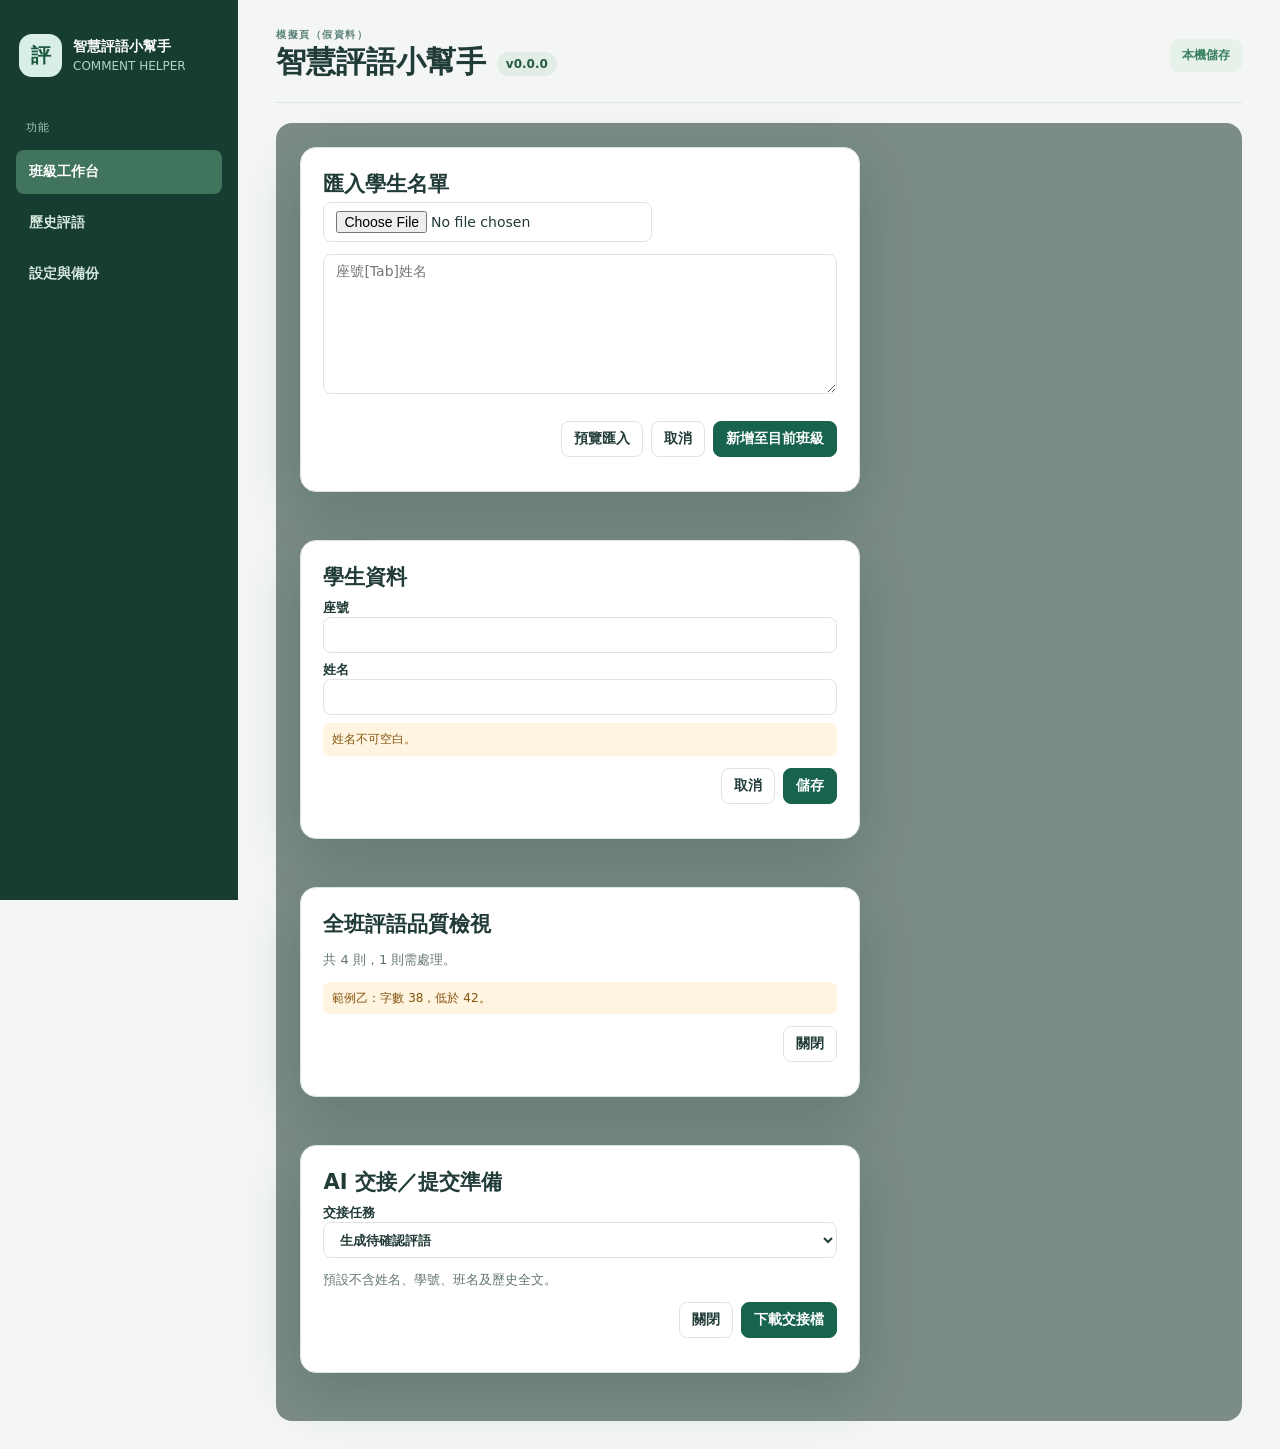
==== docs/design/mockups/dialogs.html @ c42fcd90 "docs: add design system, page implementation spec, AGENTS.md and CLAUDE.md Extract tokens, component" ====
<!doctype html><html lang="zh-Hant"><head><meta charset="utf-8"><meta name="viewport" content="width=device-width,initial-scale=1">
<title>模擬頁：對話框</title><style>
:root{--green:#17634e;--green-dark:#104d3c;--side:#173c32;--line:#dce5e3;--ink:#213b38;--muted:#63766f;--canvas:#f3f6f5;--card:#fff;
--done-fg:#236d45;--done-bg:#e1f3e7;--doing-fg:#926112;--doing-bg:#fff1d7;--new-fg:#64756e;--new-bg:#eef1ef;--warn-bg:#fff4df;--warn-fg:#855411;
--danger:#b32631;--danger-bg:#fff4f4;--danger-line:#e9b8bc;--shadow:0 3px 15px #183d3010;
--g5:#16a34a;--g4:#84cc16;--g3:#eab308;--g2:#f97316;--g1:#dc2626;
--g5p:#dcfce7;--g4p:#ecfccb;--g3p:#fef9c3;--g2p:#ffedd5;--g1p:#fee2e2}
*{box-sizing:border-box}
body{margin:0;display:flex;min-height:100vh;font:14px system-ui,"Noto Sans TC","Microsoft JhengHei",sans-serif;color:var(--ink);background:var(--canvas)}
aside{width:238px;background:var(--side);color:#fff;padding:24px 16px;position:sticky;top:0;height:100vh;display:flex;flex-direction:column;flex-shrink:0}
.brand{display:flex;gap:11px;align-items:center;padding:10px 3px;font-weight:800}
.brand-mark{width:43px;height:43px;border-radius:13px;background:#d9eee4;color:#185840;display:grid;place-items:center;font-size:20px}
.brand small{display:block;font-size:12px;color:#b1d2c5;font-weight:500;margin-top:3px}
nav{display:grid;gap:7px;margin:25px 0}.cap{color:#a7c8bb;font-size:11px;letter-spacing:1px;margin:8px 10px}
nav button{min-height:44px;text-align:left;background:transparent;color:#d5e7dc;border:1px solid transparent;border-radius:8px;padding:0 12px;font:650 14px inherit;font-family:inherit}
nav button.sel{background:#40745d;color:#fff}
main{flex:1;min-width:0;padding:28px clamp(16px,3vw,40px);max-width:1440px}
header{display:flex;justify-content:space-between;align-items:center;border-bottom:1px solid var(--line);padding-bottom:19px;margin-bottom:20px}
h1{font-size:clamp(22px,3vw,30px);margin:0}h2{font-size:21px;margin:0 0 4px}
.version{font-size:12px;background:#e2ede5;color:#245a46;padding:5px 9px;border-radius:20px;vertical-align:middle}
.saved{background:#e6f2e9;color:#398060;padding:8px 12px;border-radius:9px;font-weight:650;font-size:12px}
.panel{background:var(--card);border:1px solid #d9e5e1;border-radius:16px;padding:16px 18px;margin-bottom:12px}
.kicker{font-size:10px;letter-spacing:1.5px;font-weight:750;color:#5c8279}
.muted{color:var(--muted);font-size:13px}
button,select,input,textarea{font:inherit;border:1px solid var(--line);border-radius:8px;min-height:36px;padding:8px 12px;background:#fff;color:inherit}
button{cursor:pointer;font-weight:600}
button.primary{background:var(--green);color:#fff;border-color:var(--green)}
button.word{background:#185abd;color:#fff;border-color:#185abd}button.excel{background:#107c41;color:#fff;border-color:#107c41}
button.danger{color:var(--danger);background:var(--danger-bg);border-color:var(--danger-line)}
.toolbar{display:flex;gap:8px;flex-wrap:wrap;align-items:center;margin:12px 0}
.stats{display:grid;grid-template-columns:repeat(4,1fr);gap:10px}
.stat{background:#fff;border:1px solid var(--line);border-radius:12px;padding:14px 15px;box-shadow:var(--shadow)}.stat b{display:block;font-size:28px;margin-top:5px}
.bar{height:7px;background:#dce7df;border-radius:8px;overflow:hidden;margin:10px 0}.bar i{display:block;height:100%;background:var(--green)}
.student{background:#fff;border:1px solid var(--line);border-radius:10px;margin-bottom:7px;box-shadow:0 2px 6px #173d3007;overflow:hidden}
.student.open{border-color:#84b69d;box-shadow:0 4px 18px #1b55331a}
.sh{display:flex;gap:12px;align-items:center;padding:12px 15px}.sh .name{font-size:15px;font-weight:700;flex:1}
.st{padding:4px 8px;border-radius:7px;font-size:11px}.done{color:var(--done-fg);background:var(--done-bg)}.doing{color:var(--doing-fg);background:var(--doing-bg)}.new{color:var(--new-fg);background:var(--new-bg)}
.stars{color:#d4dad6;font-size:18px}.stars b{color:#eab308;font-weight:400}
.summary{padding:0 15px 9px;color:var(--muted);font-size:13px;margin:0}
.detail{display:grid;grid-template-columns:1fr;gap:15px;padding:16px;background:#fbfdfb;border-top:1px solid var(--line)}
@media(min-width:1150px){.detail{grid-template-columns:1.12fr 1fr}}
.rating{display:grid;grid-template-columns:minmax(112px,132px) repeat(5,minmax(0,1fr));gap:5px;align-items:center;max-width:565px;margin-bottom:6px}
.rating .lab{font-size:15px;font-weight:740}
.rating button{height:34px;min-height:34px;padding:3px 2px;font-size:14px;font-weight:700;border:2px solid transparent;border-radius:7px}
.rating button.on{border-color:#344b3b;box-shadow:0 0 0 1px #fff inset}
.b5{background:var(--g5p);color:#14532d}.b4{background:var(--g4p);color:#3f6212}.b3{background:var(--g3p);color:#713f12}.b2{background:var(--g2p);color:#9a3412}.b1{background:var(--g1p);color:#991b1b}
.preview{padding:12px;background:#eaf3ed;border:1px solid #d1e4d7;border-radius:12px}
.preview textarea{width:100%;min-height:86px;line-height:1.85;font-size:15px;border-color:#bcd5ca}
.issues{padding:7px 9px;margin:6px 0;border-radius:7px;background:var(--warn-bg);color:var(--warn-fg);font-size:12px;line-height:1.55}
dialog{border:1px solid var(--line);border-radius:16px;width:min(560px,95vw);padding:22px;box-shadow:0 18px 60px #0b362c38;color:var(--ink);position:static;margin:0 0 24px}
dialog[open]{display:block}
.dlgwrap{display:flex;gap:24px;flex-wrap:wrap;background:#16332688;padding:24px;border-radius:16px}
table{width:100%;border-collapse:collapse;font-size:14px}th,td{text-align:left;padding:9px 8px;border-bottom:1px solid var(--line)}th{background:#edf4ee;color:#35564a}
label{display:block;font-size:13px;font-weight:650;margin:8px 0}
:focus-visible{outline:2px solid #245a46;outline-offset:2px}
.empty{padding:28px;text-align:center;color:var(--muted);border:1px dashed #b7c9bf;border-radius:12px;background:#fff}
@media(max-width:760px){body{display:block}aside{width:100%;height:auto;position:static;padding:13px 12px}nav{grid-auto-flow:column;margin:10px 0 0}.cap{display:none}
main{padding:12px}.stats{grid-template-columns:repeat(2,1fr)}.rating{grid-template-columns:minmax(78px,92px) repeat(5,minmax(0,1fr));gap:3px}.rating .lab{font-size:13px}}
</style></head><body>
<aside><div class="brand"><div class="brand-mark">評</div><div>智慧評語小幫手<small>COMMENT HELPER</small></div></div>
<nav><div class="cap">功能</div><button class="sel">班級工作台</button><button class="">歷史評語</button><button class="">設定與備份</button></nav></aside>
<main><header><div><div class="kicker">模擬頁（假資料）</div><h1>智慧評語小幫手 <span class="version">v0.0.0</span></h1></div><div class="saved">本機儲存</div></header>

<div class="dlgwrap">
<dialog open><h2>匯入學生名單</h2><input type="file"><textarea style="width:100%;height:140px;margin:12px 0" placeholder="座號[Tab]姓名"></textarea>
<div class="toolbar" style="justify-content:flex-end"><button>預覽匯入</button><button>取消</button><button class="primary">新增至目前班級</button></div></dialog>
<dialog open><h2>學生資料</h2><label>座號<input style="width:100%"></label><label>姓名<input style="width:100%"></label><div class="issues" role="alert">姓名不可空白。</div>
<div class="toolbar" style="justify-content:flex-end"><button>取消</button><button class="primary">儲存</button></div></dialog>
<dialog open><h2>全班評語品質檢視</h2><p class="muted">共 4 則，1 則需處理。</p><div class="issues">範例乙：字數 38，低於 42。</div><div class="toolbar" style="justify-content:flex-end"><button>關閉</button></div></dialog>
<dialog open><h2>AI 交接／提交準備</h2><label>交接任務<select style="width:100%"><option>生成待確認評語</option></select></label><p class="muted">預設不含姓名、學號、班名及歷史全文。</p><div class="toolbar" style="justify-content:flex-end"><button>關閉</button><button class="primary">下載交接檔</button></div></dialog>
</div></main></body></html>
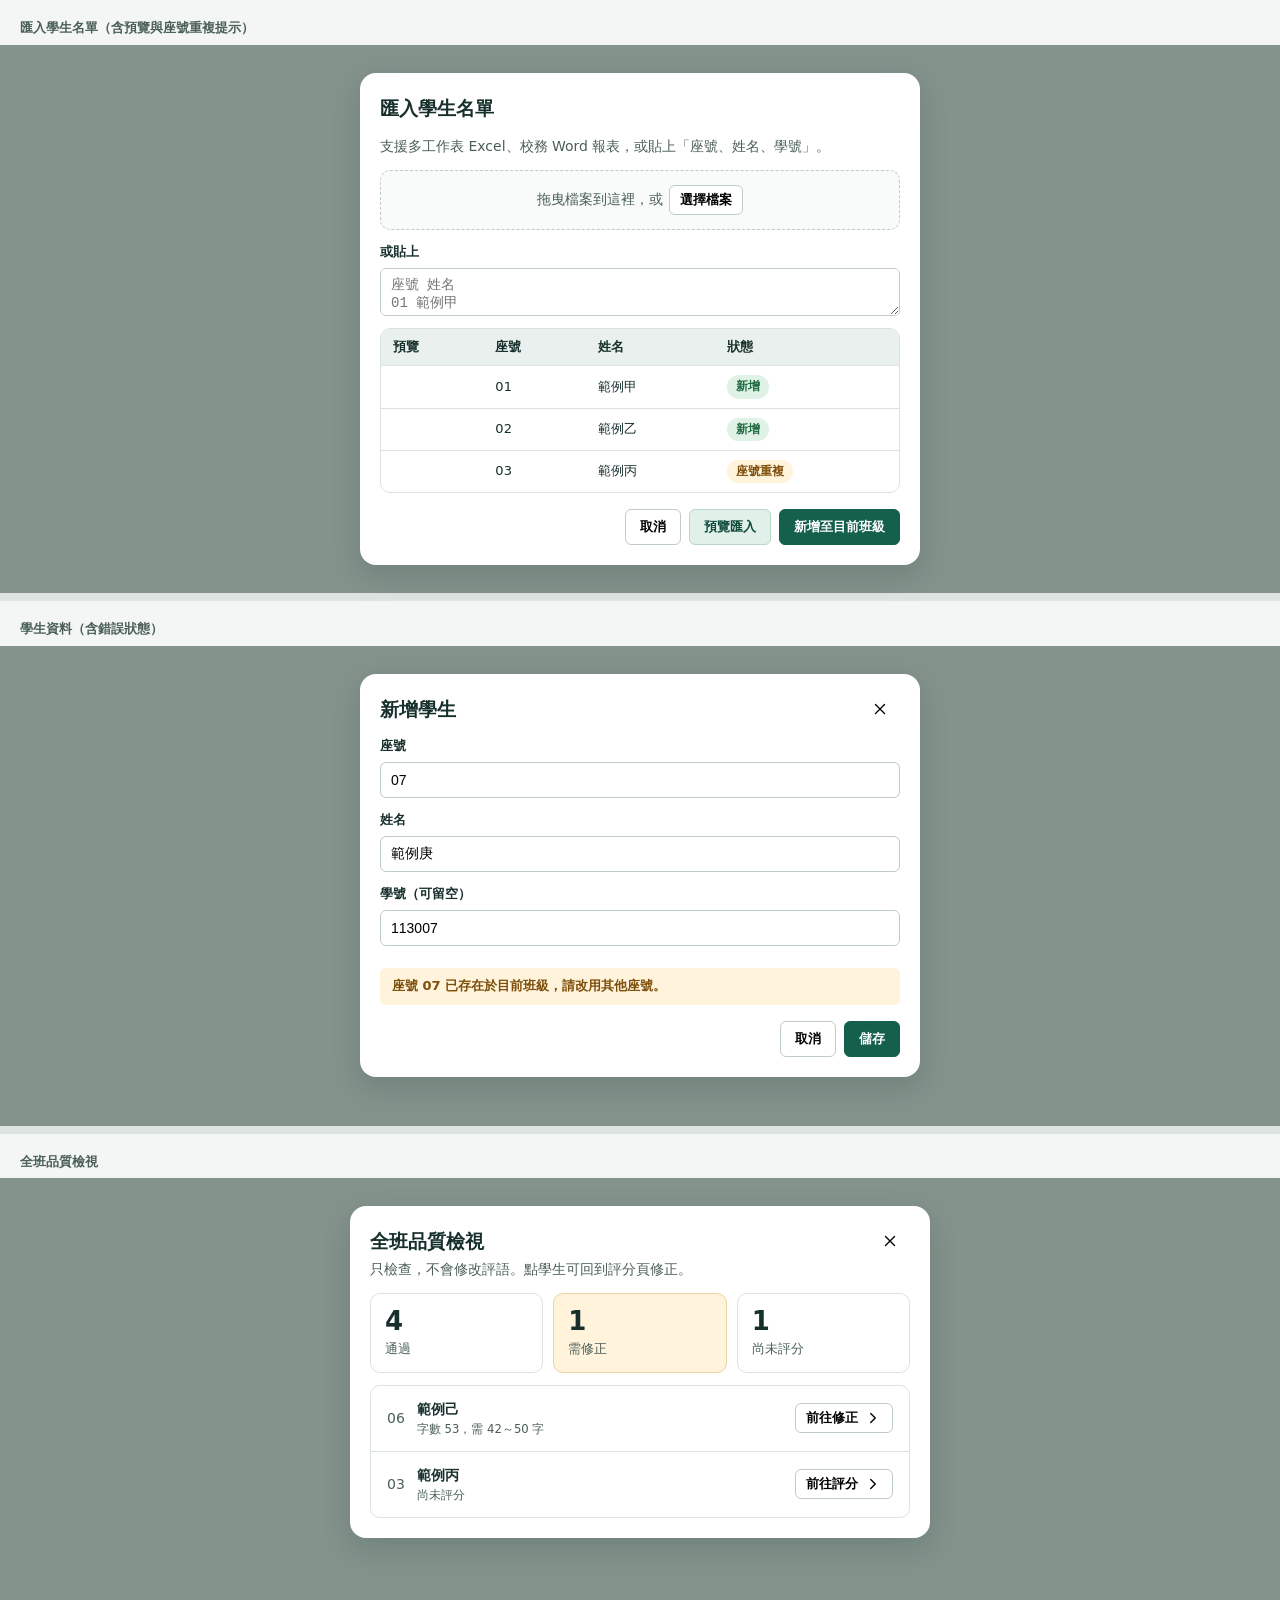
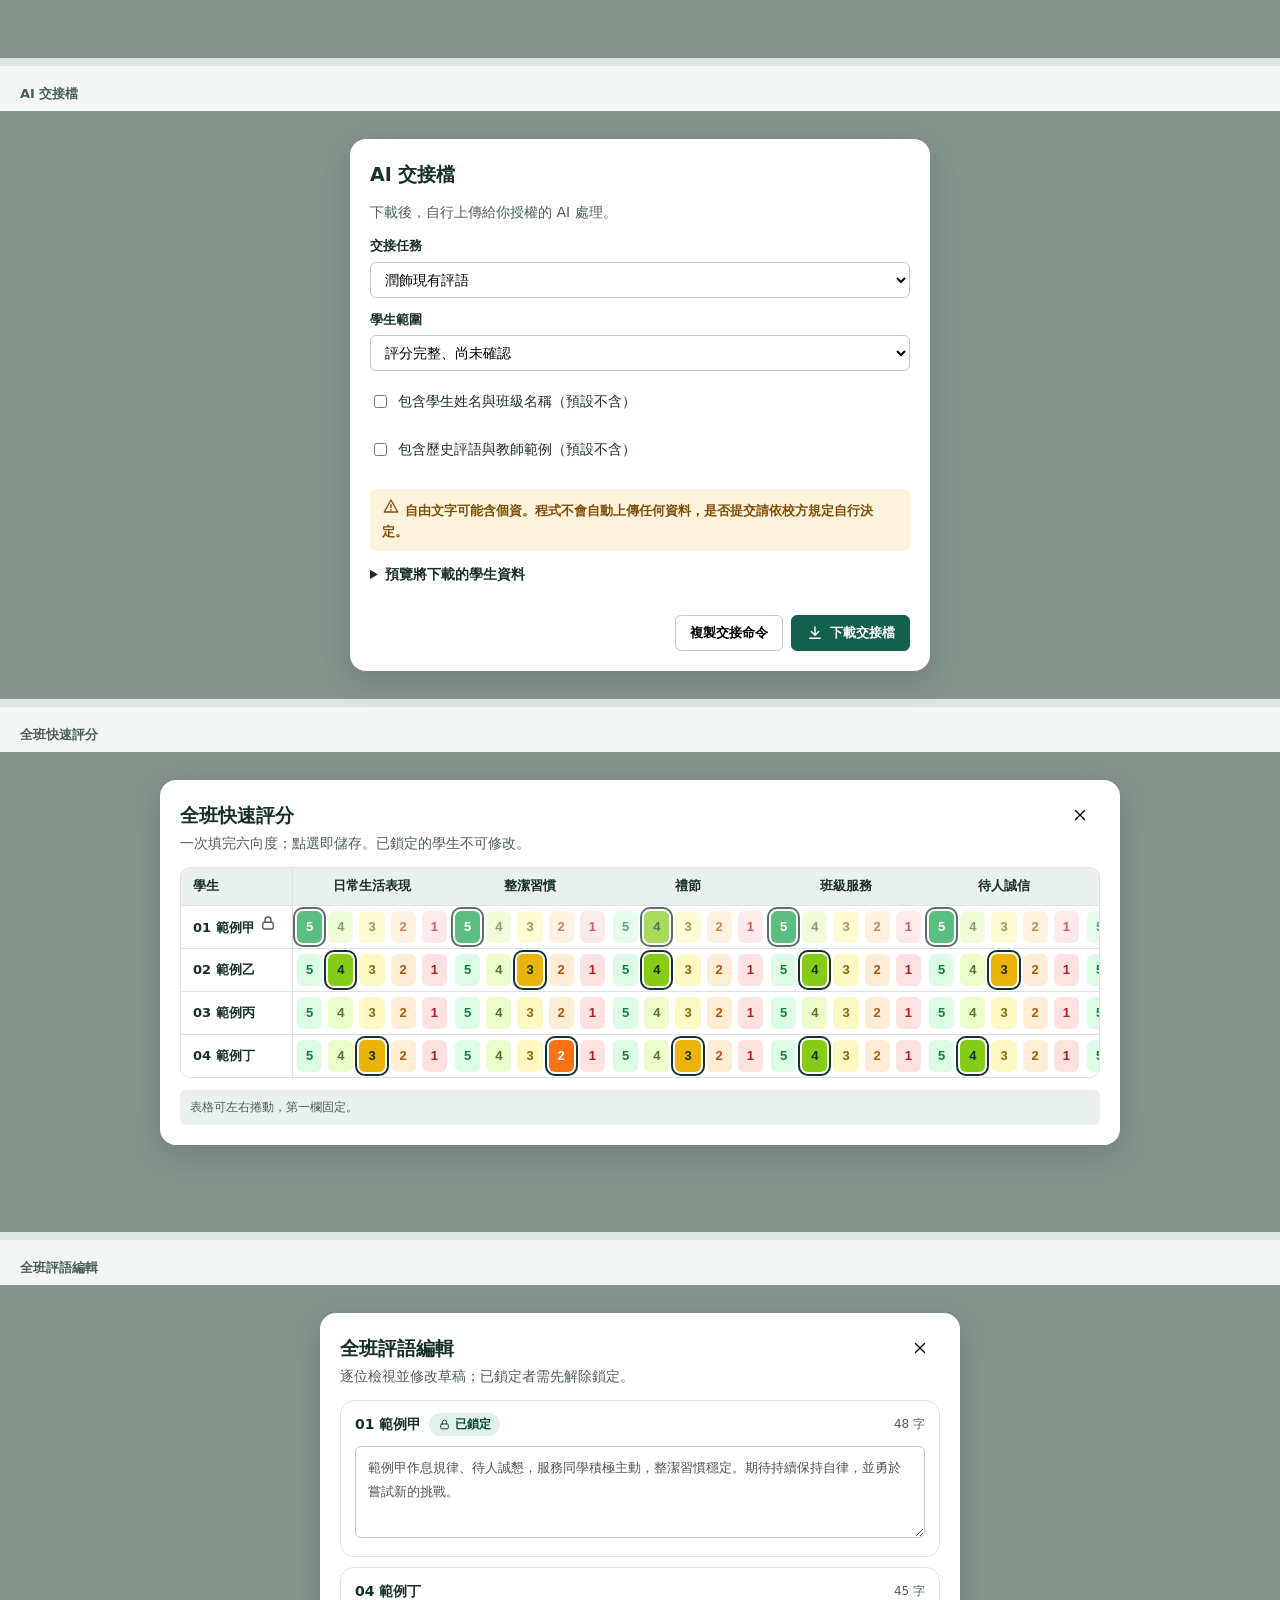
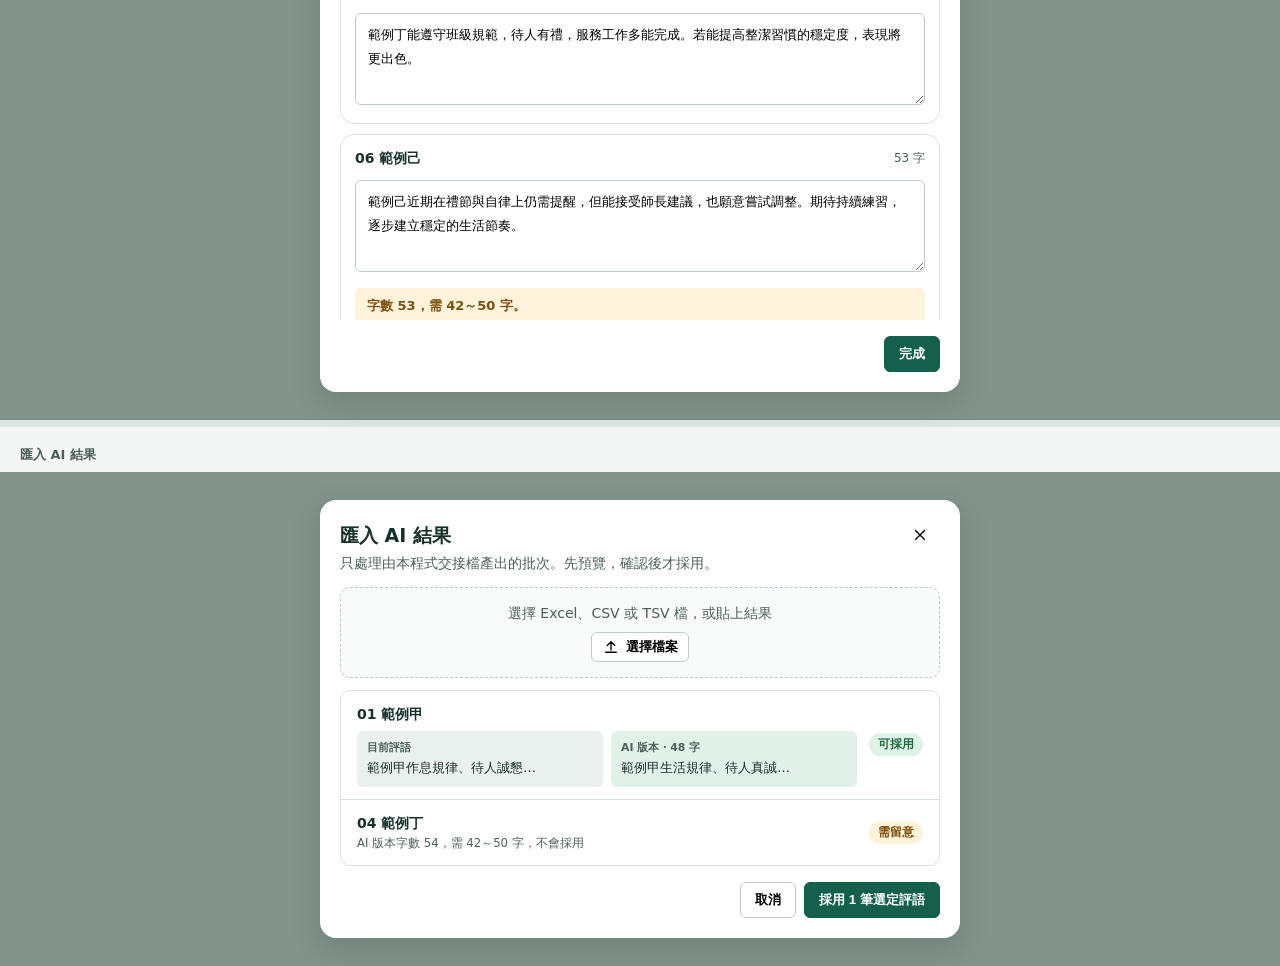
==== commit effaac43: "docs: finalize full-site redesign spec (scheme 1a) and mockups Rewrite DESIGN.md for the redesigned " ====
--- a/docs/design/mockups/dialogs.html
+++ b/docs/design/mockups/dialogs.html
@@ -1,71 +1,252 @@
-<!doctype html><html lang="zh-Hant"><head><meta charset="utf-8"><meta name="viewport" content="width=device-width,initial-scale=1">
-<title>模擬頁：對話框</title><style>
-:root{--green:#17634e;--green-dark:#104d3c;--side:#173c32;--line:#dce5e3;--ink:#213b38;--muted:#63766f;--canvas:#f3f6f5;--card:#fff;
---done-fg:#236d45;--done-bg:#e1f3e7;--doing-fg:#926112;--doing-bg:#fff1d7;--new-fg:#64756e;--new-bg:#eef1ef;--warn-bg:#fff4df;--warn-fg:#855411;
---danger:#b32631;--danger-bg:#fff4f4;--danger-line:#e9b8bc;--shadow:0 3px 15px #183d3010;
---g5:#16a34a;--g4:#84cc16;--g3:#eab308;--g2:#f97316;--g1:#dc2626;
---g5p:#dcfce7;--g4p:#ecfccb;--g3p:#fef9c3;--g2p:#ffedd5;--g1p:#fee2e2}
+<!doctype html>
+<html lang="zh-Hant"><head><meta charset="utf-8"><meta name="viewport" content="width=device-width, initial-scale=1"><title>模擬頁：對話框</title>
+<!-- 自給自足模擬頁：只用假資料；依 docs/design/DESIGN.md 的 tokens。由寬度自動重排（桌機 ≥1000、平板 640–999、手機 <640）。 -->
+<style>
+
+/* 版面概念：頂部單列導覽取代深色側欄，工作區讓出全寬；桌機「名單＋評分面板」、手機「名單→評分」逐層進入。
+   視覺語言：墨綠單一強調色、白底細線分區、少陰影；五級評分色固定 5→1。僅淺色（單一外觀，刻意）。 */
+:root{
+  --font:system-ui,"Noto Sans TC","Microsoft JhengHei",sans-serif;
+  --page:#dde4e1;--bg:#f3f6f4;--surface:#fff;--sunken:#eaf0ed;
+  --ink:#17302b;--ink2:#4b5f59;--line:#dbe3e0;--line2:#bfcbc7;
+  --accent:#14604d;--accent-d:#0e4a3b;--accent-soft:#e2f0ea;
+  --done-fg:#1f6b42;--done-bg:#e0f2e6;--doing-fg:#8a5a0c;--doing-bg:#fdeed0;--new-fg:#52645e;--new-bg:#e9eeec;
+  --warn-fg:#7d4f0b;--warn-bg:#fff3dc;--danger:#b32631;--danger-bg:#fff2f2;--danger-line:#e8b4b8;
+  --c5:#16a34a;--p5:#dcfce7;--t5:#15803d;--c4:#84cc16;--p4:#ecfccb;--t4:#53782d;--c3:#eab308;--p3:#fef9c3;--t3:#8a6a10;
+  --c2:#f97316;--p2:#ffedd5;--t2:#b45309;--c1:#dc2626;--p1:#fee2e2;--t1:#b91c1c;
+  --r1:6px;--r2:10px;--r3:14px;--pop:0 10px 30px #12312a2e;
+  color-scheme:light;
+}
+
 *{box-sizing:border-box}
-body{margin:0;display:flex;min-height:100vh;font:14px system-ui,"Noto Sans TC","Microsoft JhengHei",sans-serif;color:var(--ink);background:var(--canvas)}
-aside{width:238px;background:var(--side);color:#fff;padding:24px 16px;position:sticky;top:0;height:100vh;display:flex;flex-direction:column;flex-shrink:0}
-.brand{display:flex;gap:11px;align-items:center;padding:10px 3px;font-weight:800}
-.brand-mark{width:43px;height:43px;border-radius:13px;background:#d9eee4;color:#185840;display:grid;place-items:center;font-size:20px}
-.brand small{display:block;font-size:12px;color:#b1d2c5;font-weight:500;margin-top:3px}
-nav{display:grid;gap:7px;margin:25px 0}.cap{color:#a7c8bb;font-size:11px;letter-spacing:1px;margin:8px 10px}
-nav button{min-height:44px;text-align:left;background:transparent;color:#d5e7dc;border:1px solid transparent;border-radius:8px;padding:0 12px;font:650 14px inherit;font-family:inherit}
-nav button.sel{background:#40745d;color:#fff}
-main{flex:1;min-width:0;padding:28px clamp(16px,3vw,40px);max-width:1440px}
-header{display:flex;justify-content:space-between;align-items:center;border-bottom:1px solid var(--line);padding-bottom:19px;margin-bottom:20px}
-h1{font-size:clamp(22px,3vw,30px);margin:0}h2{font-size:21px;margin:0 0 4px}
-.version{font-size:12px;background:#e2ede5;color:#245a46;padding:5px 9px;border-radius:20px;vertical-align:middle}
-.saved{background:#e6f2e9;color:#398060;padding:8px 12px;border-radius:9px;font-weight:650;font-size:12px}
-.panel{background:var(--card);border:1px solid #d9e5e1;border-radius:16px;padding:16px 18px;margin-bottom:12px}
-.kicker{font-size:10px;letter-spacing:1.5px;font-weight:750;color:#5c8279}
-.muted{color:var(--muted);font-size:13px}
-button,select,input,textarea{font:inherit;border:1px solid var(--line);border-radius:8px;min-height:36px;padding:8px 12px;background:#fff;color:inherit}
-button{cursor:pointer;font-weight:600}
-button.primary{background:var(--green);color:#fff;border-color:var(--green)}
-button.word{background:#185abd;color:#fff;border-color:#185abd}button.excel{background:#107c41;color:#fff;border-color:#107c41}
-button.danger{color:var(--danger);background:var(--danger-bg);border-color:var(--danger-line)}
-.toolbar{display:flex;gap:8px;flex-wrap:wrap;align-items:center;margin:12px 0}
-.stats{display:grid;grid-template-columns:repeat(4,1fr);gap:10px}
-.stat{background:#fff;border:1px solid var(--line);border-radius:12px;padding:14px 15px;box-shadow:var(--shadow)}.stat b{display:block;font-size:28px;margin-top:5px}
-.bar{height:7px;background:#dce7df;border-radius:8px;overflow:hidden;margin:10px 0}.bar i{display:block;height:100%;background:var(--green)}
-.student{background:#fff;border:1px solid var(--line);border-radius:10px;margin-bottom:7px;box-shadow:0 2px 6px #173d3007;overflow:hidden}
-.student.open{border-color:#84b69d;box-shadow:0 4px 18px #1b55331a}
-.sh{display:flex;gap:12px;align-items:center;padding:12px 15px}.sh .name{font-size:15px;font-weight:700;flex:1}
-.st{padding:4px 8px;border-radius:7px;font-size:11px}.done{color:var(--done-fg);background:var(--done-bg)}.doing{color:var(--doing-fg);background:var(--doing-bg)}.new{color:var(--new-fg);background:var(--new-bg)}
-.stars{color:#d4dad6;font-size:18px}.stars b{color:#eab308;font-weight:400}
-.summary{padding:0 15px 9px;color:var(--muted);font-size:13px;margin:0}
-.detail{display:grid;grid-template-columns:1fr;gap:15px;padding:16px;background:#fbfdfb;border-top:1px solid var(--line)}
-@media(min-width:1150px){.detail{grid-template-columns:1.12fr 1fr}}
-.rating{display:grid;grid-template-columns:minmax(112px,132px) repeat(5,minmax(0,1fr));gap:5px;align-items:center;max-width:565px;margin-bottom:6px}
-.rating .lab{font-size:15px;font-weight:740}
-.rating button{height:34px;min-height:34px;padding:3px 2px;font-size:14px;font-weight:700;border:2px solid transparent;border-radius:7px}
-.rating button.on{border-color:#344b3b;box-shadow:0 0 0 1px #fff inset}
-.b5{background:var(--g5p);color:#14532d}.b4{background:var(--g4p);color:#3f6212}.b3{background:var(--g3p);color:#713f12}.b2{background:var(--g2p);color:#9a3412}.b1{background:var(--g1p);color:#991b1b}
-.preview{padding:12px;background:#eaf3ed;border:1px solid #d1e4d7;border-radius:12px}
-.preview textarea{width:100%;min-height:86px;line-height:1.85;font-size:15px;border-color:#bcd5ca}
-.issues{padding:7px 9px;margin:6px 0;border-radius:7px;background:var(--warn-bg);color:var(--warn-fg);font-size:12px;line-height:1.55}
-dialog{border:1px solid var(--line);border-radius:16px;width:min(560px,95vw);padding:22px;box-shadow:0 18px 60px #0b362c38;color:var(--ink);position:static;margin:0 0 24px}
-dialog[open]{display:block}
-.dlgwrap{display:flex;gap:24px;flex-wrap:wrap;background:#16332688;padding:24px;border-radius:16px}
-table{width:100%;border-collapse:collapse;font-size:14px}th,td{text-align:left;padding:9px 8px;border-bottom:1px solid var(--line)}th{background:#edf4ee;color:#35564a}
-label{display:block;font-size:13px;font-weight:650;margin:8px 0}
-:focus-visible{outline:2px solid #245a46;outline-offset:2px}
-.empty{padding:28px;text-align:center;color:var(--muted);border:1px dashed #b7c9bf;border-radius:12px;background:#fff}
-@media(max-width:760px){body{display:block}aside{width:100%;height:auto;position:static;padding:13px 12px}nav{grid-auto-flow:column;margin:10px 0 0}.cap{display:none}
-main{padding:12px}.stats{grid-template-columns:repeat(2,1fr)}.rating{grid-template-columns:minmax(78px,92px) repeat(5,minmax(0,1fr));gap:3px}.rating .lab{font-size:13px}}
+body{margin:0;background:var(--bg);color:var(--ink);font:14px/1.6 var(--font)}
+.frame{container-type:inline-size;position:static;width:100%;max-width:1440px;margin:0 auto;border:0;border-radius:0;overflow:visible}
+.mh{max-width:1440px;margin:0;padding:18px 20px 6px;font-size:13px;color:var(--ink2);font-weight:650}
+.sect{border-top:8px solid var(--page)}
+.frame .scrim{min-height:480px}
+@container (max-width:639px){.frame .scrim{padding:0;align-items:end}.frame .scrim .modal{width:100%;border-radius:16px 16px 0 0}}
+.frame .ic{width:18px;height:18px;flex:none}
+.frame button{cursor:pointer}
+.frame button:focus-visible,.frame input:focus-visible,.frame select:focus-visible,.frame textarea:focus-visible{outline:2px solid var(--accent);outline-offset:2px}
+.btn{display:inline-flex;align-items:center;justify-content:center;gap:6px;min-height:36px;padding:0 14px;border:1px solid var(--line2);background:var(--surface);border-radius:var(--r1);font-weight:600;white-space:nowrap}
+.btn:hover{border-color:var(--accent)}
+.btn.pri{background:var(--accent);border-color:var(--accent);color:#fff}.btn.pri:hover{background:var(--accent-d)}
+.btn.sub{background:var(--accent-soft);border-color:#b9d8cb;color:var(--accent-d)}
+.btn.ghost{border-color:transparent;background:transparent}.btn.ghost:hover{background:var(--sunken)}
+.btn.dng{background:var(--danger-bg);border-color:var(--danger-line);color:var(--danger)}
+.btn.sm{min-height:30px;padding:0 10px;font-size:13px}
+.btn[disabled]{opacity:.45;cursor:not-allowed}
+.chip{display:inline-flex;align-items:center;gap:4px;padding:2px 9px;border-radius:99px;font-size:12px;font-weight:650;line-height:1.6;white-space:nowrap}
+.chip.done{background:var(--done-bg);color:var(--done-fg)}.chip.doing{background:var(--doing-bg);color:var(--doing-fg)}.chip.new{background:var(--new-bg);color:var(--new-fg)}
+.chip.warn{background:var(--warn-bg);color:var(--warn-fg)}.chip.lock{background:var(--accent-soft);color:var(--accent-d)}.chip .ic{width:13px;height:13px}
+.muted{color:var(--ink2)}
+.num{font-variant-numeric:tabular-nums}
+/* 頂部導覽 */
+.top{display:flex;align-items:center;gap:20px;height:56px;padding:0 20px;background:var(--surface);border-bottom:1px solid var(--line)}
+.brand{display:flex;align-items:center;gap:10px;font-weight:750;font-size:15px;white-space:nowrap}
+.mark{width:30px;height:30px;border-radius:8px;background:var(--accent);color:#fff;display:grid;place-items:center;font-size:14px;font-weight:750}
+.ver{font-size:11px;font-weight:650;color:var(--accent-d);background:var(--accent-soft);padding:1px 8px;border-radius:99px}
+.tabs{display:flex;gap:4px;height:100%}
+.tab{display:flex;align-items:center;gap:8px;padding:0 14px;border:0;background:none;border-bottom:3px solid transparent;margin-bottom:-1px;font-weight:600;color:var(--ink2)}
+.tab:hover{color:var(--ink)}.tab[aria-current=page]{color:var(--accent-d);border-bottom-color:var(--accent)}
+.saved{margin-left:auto;display:flex;align-items:center;gap:6px;font-size:12px;color:var(--done-fg);font-weight:600}
+.saved i{width:7px;height:7px;border-radius:50%;background:var(--c5)}
+.tabbar{display:none;position:sticky;bottom:0;z-index:4;background:var(--surface);border-top:1px solid var(--line);grid-template-columns:repeat(3,1fr)}
+.tabbar .tab{flex-direction:column;justify-content:center;gap:2px;min-height:56px;font-size:12px;border-bottom:0;border-top:3px solid transparent;margin:-1px 0 0}
+.tabbar .tab[aria-current=page]{border-top-color:var(--accent)}
+/* 情境列 */
+.ctx{display:flex;align-items:center;gap:14px;padding:12px 20px;background:var(--surface);border-bottom:1px solid var(--line);flex-wrap:wrap}
+.sel{min-height:36px;padding:0 10px;border:1px solid var(--line2);border-radius:var(--r1);background:var(--surface);font-weight:650;max-width:100%}
+.rail{display:flex;align-items:center;gap:6px;flex:1;min-width:0}
+.rs{display:flex;align-items:center;gap:8px;white-space:nowrap;font-size:13px;color:var(--ink2)}
+.rs b{display:grid;place-items:center;width:22px;height:22px;border-radius:50%;background:var(--new-bg);color:var(--new-fg);font-size:12px}
+.rs.done b{background:var(--accent);color:#fff}.rs.cur{color:var(--ink);font-weight:700}.rs.cur b{background:var(--ink);color:#fff}
+.rs small{color:var(--ink2);font-weight:500;font-size:12px}
+.rline{flex:1;height:2px;background:var(--line);min-width:12px;max-width:44px}
+.acts{display:flex;gap:8px;position:relative}
+.pop{position:absolute;right:0;top:calc(100% + 6px);z-index:6;width:min(340px,86cqw);background:var(--surface);border:1px solid var(--line2);border-radius:var(--r2);box-shadow:var(--pop);padding:6px}
+.pop h4{margin:8px 10px 2px;font-size:12px;color:var(--ink2);font-weight:650;letter-spacing:.04em}
+.pi{display:flex;gap:10px;width:100%;padding:9px 10px;border:0;background:none;border-radius:var(--r1);text-align:left}
+.pi:hover{background:var(--sunken)}.pi span{display:block}.pi small{display:block;color:var(--ink2);font-size:12px}.pi strong{font-weight:650}
+.pi .ic{margin-top:2px;color:var(--accent)}
+/* 雙區 */
+.split{display:grid;grid-template-columns:340px minmax(0,1fr);min-height:640px}
+.roster{background:var(--surface);border-right:1px solid var(--line);display:flex;flex-direction:column;min-width:0}
+.rhead{padding:14px 16px 10px;display:grid;gap:10px;border-bottom:1px solid var(--line)}
+.meter{display:grid;grid-template-columns:auto 1fr auto;align-items:center;gap:8px;font-size:12px;color:var(--ink2)}
+.bar{height:6px;border-radius:99px;background:var(--sunken);overflow:hidden}.bar i{display:block;height:100%;background:var(--accent);border-radius:99px}
+.search{display:flex;align-items:center;gap:8px;border:1px solid var(--line2);border-radius:var(--r1);padding:0 10px;min-height:36px;background:var(--surface)}
+.search input{border:0;outline:0;flex:1;min-width:0;background:none}
+.seg{display:flex;gap:6px;overflow-x:auto;padding-bottom:2px}
+.seg button{flex:none;border:1px solid var(--line);background:var(--surface);border-radius:99px;padding:3px 11px;font-size:13px;font-weight:600;color:var(--ink2);min-height:30px}
+.seg button[aria-pressed=true]{background:var(--ink);border-color:var(--ink);color:#fff}
+.rows{overflow:auto;flex:1}
+.row{display:grid;grid-template-columns:34px minmax(0,1fr) auto;gap:2px 10px;align-items:center;width:100%;padding:11px 16px;border:0;border-bottom:1px solid var(--line);background:var(--surface);text-align:left;border-left:3px solid transparent}
+.row:hover{background:#f7faf8}.row[aria-selected=true]{background:var(--accent-soft);border-left-color:var(--accent)}
+.row .seat{color:var(--ink2);font-size:13px;font-variant-numeric:tabular-nums}
+.row .nm{font-weight:700}
+.dots{display:flex;gap:3px;grid-column:2}
+.dots i{width:14px;height:6px;border-radius:2px;background:var(--sunken);border:1px solid var(--line2)}
+.dots i[data-v="5"]{background:var(--c5);border-color:var(--c5)}.dots i[data-v="4"]{background:var(--c4);border-color:var(--c4)}.dots i[data-v="3"]{background:var(--c3);border-color:var(--c3)}.dots i[data-v="2"]{background:var(--c2);border-color:var(--c2)}.dots i[data-v="1"]{background:var(--c1);border-color:var(--c1)}
+.row .rt{display:flex;flex-direction:column;align-items:flex-end;gap:3px;grid-row:1/3;grid-column:3}
+.star{font-size:13px;font-weight:700;font-variant-numeric:tabular-nums}.star:before{content:"★ ";color:var(--c3)}
+.detail{min-width:0;padding:20px 24px 0;display:flex;flex-direction:column;gap:14px}
+.dh{display:flex;align-items:center;gap:12px;flex-wrap:wrap}
+.dh h2{margin:0;font-size:22px;line-height:1.2}
+.dh .sp{margin-left:auto;display:flex;gap:6px}
+.card{background:var(--surface);border:1px solid var(--line);border-radius:var(--r3);padding:16px 18px}
+.card h3{margin:0 0 10px;font-size:14px;display:flex;align-items:center;gap:8px;font-weight:700}
+.card h3 small{font-weight:500;color:var(--ink2);font-size:12px;margin-left:auto}
+.rate{display:grid;grid-template-columns:104px minmax(0,300px) minmax(0,1fr);gap:10px 14px;align-items:center;padding:6px 0;border-top:1px dashed var(--line)}
+.rate:first-of-type{border-top:0}
+.rate label{font-weight:650}
+.lv{display:grid;grid-template-columns:repeat(5,1fr);gap:6px}
+.lv button{min-height:40px;border-radius:var(--r1);border:1px solid transparent;font-weight:750;font-size:15px;font-variant-numeric:tabular-nums}
+.lv button[data-v="5"]{background:var(--p5);color:var(--t5)}.lv button[data-v="4"]{background:var(--p4);color:var(--t4)}.lv button[data-v="3"]{background:var(--p3);color:var(--t3)}.lv button[data-v="2"]{background:var(--p2);color:var(--t2)}.lv button[data-v="1"]{background:var(--p1);color:var(--t1)}
+.lv button[aria-pressed=true]{box-shadow:0 0 0 2px var(--surface),0 0 0 4px var(--ink);color:#fff}
+.lv button[aria-pressed=true][data-v="5"]{background:var(--c5)}.lv button[aria-pressed=true][data-v="4"]{background:var(--c4);color:var(--ink)}.lv button[aria-pressed=true][data-v="3"]{background:var(--c3);color:var(--ink)}.lv button[aria-pressed=true][data-v="2"]{background:var(--c2)}.lv button[aria-pressed=true][data-v="1"]{background:var(--c1)}
+.lv button[disabled]{cursor:not-allowed;opacity:.7}
+.lvt{font-size:13px;color:var(--ink2);min-height:20px}
+.kbd{display:inline-block;border:1px solid var(--line2);border-bottom-width:2px;border-radius:5px;padding:0 6px;font-size:12px;background:var(--surface);font-weight:650}
+.two{display:grid;grid-template-columns:minmax(0,1fr) minmax(0,1.1fr);gap:14px}
+textarea.ta{width:100%;min-height:92px;border:1px solid var(--line2);border-radius:var(--r1);padding:10px 12px;resize:vertical;background:var(--surface);line-height:1.8}
+.draft{background:var(--accent-soft);border:1px solid #c5ddd1;border-radius:var(--r2);padding:12px 14px;font-size:15px;line-height:1.9;min-height:96px}
+.draft.empty{color:var(--ink2);background:var(--sunken);border-color:var(--line);font-size:14px}
+.gauge{display:flex;align-items:center;gap:10px;margin-top:10px;font-size:13px}
+.gtrack{position:relative;flex:1;height:8px;border-radius:99px;background:var(--sunken)}
+.gok{position:absolute;top:0;bottom:0;left:70%;width:13.33%;background:#bfe0cd;border-radius:3px}
+.gmk{position:absolute;top:-3px;width:4px;height:14px;border-radius:2px;background:var(--ink);transform:translateX(-50%)}
+.issue{margin-top:10px;background:var(--warn-bg);color:var(--warn-fg);border-radius:var(--r1);padding:8px 12px;font-size:13px;font-weight:600}
+.abar{position:sticky;bottom:0;display:flex;align-items:center;gap:10px;padding:12px 0;margin-top:auto;background:var(--bg);border-top:1px solid var(--line)}
+.abar .hint{margin-right:auto;font-size:12px;color:var(--ink2)}
+.sbtn{display:none}
+/* 方案 B */
+.step4{display:grid;grid-template-columns:repeat(4,minmax(0,1fr));gap:10px;padding:16px 20px;background:var(--surface);border-bottom:1px solid var(--line)}
+.st{display:flex;align-items:center;gap:12px;padding:10px 12px;border:1px solid var(--line);border-radius:var(--r2);background:var(--surface);text-align:left;min-width:0}
+.st:hover{border-color:var(--accent)}
+.st b{display:grid;place-items:center;width:30px;height:30px;border-radius:50%;background:var(--new-bg);color:var(--new-fg);font-weight:750;flex:none}
+.st.done b{background:var(--accent);color:#fff}.st.cur{border-color:var(--ink);box-shadow:inset 0 0 0 1px var(--ink)}.st.cur b{background:var(--ink);color:#fff}
+.st strong{display:block;font-size:14px}.st small{display:block;color:var(--ink2);font-size:12px;white-space:nowrap;overflow:hidden;text-overflow:ellipsis}
+.stage{padding:18px 20px;display:grid;gap:12px}
+.tools{display:flex;gap:10px;flex-wrap:wrap;align-items:center}
+.tools .search{flex:1;min-width:180px;max-width:320px}
+.den{display:flex;border:1px solid var(--line2);border-radius:var(--r1);overflow:hidden;background:var(--surface)}
+.den button{border:0;background:none;padding:0 12px;min-height:34px;font-weight:600;color:var(--ink2)}.den button[aria-pressed=true]{background:var(--ink);color:#fff}
+.acc{display:grid;gap:8px}
+.ar{background:var(--surface);border:1px solid var(--line);border-radius:var(--r2);overflow:hidden}
+.ar.open{border-color:var(--accent);box-shadow:0 0 0 1px var(--accent)}
+.ah{display:grid;grid-template-columns:34px minmax(0,150px) minmax(0,1fr) auto;gap:12px;align-items:center;width:100%;padding:12px 16px;border:0;background:none;text-align:left}
+.ah:hover{background:#f7faf8}
+.chips6{display:flex;gap:4px}
+.chips6 i{font-style:normal;display:grid;place-items:center;width:26px;height:26px;border-radius:6px;font-size:13px;font-weight:750;background:var(--sunken);color:var(--ink2);border:1px dashed var(--line2)}
+.chips6 i[data-v="5"]{background:var(--p5);color:var(--t5);border:0}.chips6 i[data-v="4"]{background:var(--p4);color:var(--t4);border:0}.chips6 i[data-v="3"]{background:var(--p3);color:var(--t3);border:0}.chips6 i[data-v="2"]{background:var(--p2);color:var(--t2);border:0}.chips6 i[data-v="1"]{background:var(--p1);color:var(--t1);border:0}
+.snip{grid-column:2/-1;color:var(--ink2);font-size:13px;white-space:nowrap;overflow:hidden;text-overflow:ellipsis}
+.ab{padding:4px 16px 16px;border-top:1px solid var(--line);display:grid;grid-template-columns:minmax(0,1.05fr) minmax(0,1fr);gap:20px}
+.ab .rate{grid-template-columns:92px minmax(0,1fr)}.ab .rate .lvt{grid-column:2}
+.fbar{display:flex;align-items:center;gap:10px;padding:12px 20px;background:var(--surface);border-top:1px solid var(--line);position:sticky;bottom:0;z-index:3}
+.fbar .sp{margin-left:auto;display:flex;gap:8px}
+.tiles{display:grid;grid-template-columns:repeat(auto-fit,minmax(150px,1fr));gap:10px}
+.tile{background:var(--surface);border:1px solid var(--line);border-radius:var(--r2);padding:12px 14px}
+.tile b{display:block;font-size:26px;line-height:1.2;font-variant-numeric:tabular-nums}.tile span{color:var(--ink2);font-size:13px}
+.tile.bad{background:var(--warn-bg);border-color:#ecd3a3}
+.list{background:var(--surface);border:1px solid var(--line);border-radius:var(--r2)}
+.li{display:flex;align-items:center;gap:12px;padding:12px 16px;border-top:1px solid var(--line);flex-wrap:wrap}.li:first-child{border-top:0}
+.li .g{flex:1;min-width:180px}.li small{display:block;color:var(--ink2)}
+.dlg{display:grid;grid-template-columns:repeat(auto-fit,minmax(230px,1fr));gap:12px}
+.dc{background:var(--surface);border:1px solid var(--line);border-radius:var(--r3);padding:16px;display:grid;gap:8px;align-content:start}
+.dc h4{margin:0;font-size:15px}.dc p{margin:0;color:var(--ink2);font-size:13px}
+.dc.int{background:#f6f9f7;border-style:dashed}
+.tbl{width:100%;border-collapse:collapse;font-size:13px}.tbl th{background:var(--sunken);text-align:left;padding:8px 12px;font-weight:650}.tbl td{padding:9px 12px;border-top:1px solid var(--line)}
+.wrap{overflow:auto}
+/* 共用頁面 */
+.page{padding:22px 24px;display:grid;gap:16px}
+.ph h2{margin:0;font-size:22px}.ph p{margin:2px 0 0;color:var(--ink2)}
+.cols{display:grid;grid-template-columns:minmax(0,1fr) minmax(0,1.2fr);gap:14px}
+.subnav{display:flex;flex-direction:column;gap:2px}
+.subnav button{border:0;background:none;text-align:left;padding:9px 12px;border-radius:var(--r1);font-weight:600;color:var(--ink2)}
+.subnav button[aria-current=true]{background:var(--accent-soft);color:var(--accent-d)}
+.sgrid{display:grid;grid-template-columns:190px minmax(0,1fr);gap:20px;align-items:start}
+.field{display:grid;gap:5px;font-weight:650;font-size:13px}
+.field input,.field select,.field textarea{border:1px solid var(--line2);border-radius:var(--r1);padding:7px 10px;min-height:36px;background:var(--surface);font-weight:400;font-size:14px}
+.drop{border:1.5px dashed var(--line2);border-radius:var(--r2);padding:14px;text-align:center;color:var(--ink2);background:#f8fbf9}
+.tags{display:flex;gap:6px;flex-wrap:wrap}.tag{background:var(--sunken);border-radius:6px;padding:2px 9px;font-size:13px}
+.scrim{background:#16332680;padding:28px 16px;display:grid;place-items:start center}
+.modal{width:min(560px,100%);background:var(--surface);border-radius:16px;box-shadow:var(--pop);padding:20px;display:grid;gap:12px}
+.modal h2{margin:0;font-size:19px}.modal .mf{display:flex;gap:8px;justify-content:flex-end;flex-wrap:wrap;padding-top:4px}
+.sheet{align-self:end;border-radius:16px 16px 0 0;width:100%}
+.sheet-wrap{display:grid;align-items:end;min-height:640px;background:#16332680;padding:0}
+.note2{font-size:12px;color:var(--ink2);background:var(--sunken);padding:8px 10px;border-radius:var(--r1)}
+/* —— 窄版（平板／手機）—— */
+@container (max-width:999px){
+  .top{padding:0 14px;gap:14px}.tab{padding:0 10px}
+  .split{grid-template-columns:260px minmax(0,1fr)}
+  .dots{display:none}.row .rt{grid-row:auto}
+  .rate{grid-template-columns:90px minmax(0,1fr)}.rate .lvt{grid-column:2}
+  .two{grid-template-columns:1fr}
+  .rail .rs small{display:none}
+  .step4{grid-template-columns:repeat(2,minmax(0,1fr))}
+  .ab{grid-template-columns:1fr}
+  .cols,.sgrid{grid-template-columns:1fr}
+  .subnav{flex-direction:row;overflow:auto}.subnav button{white-space:nowrap}
+}
+@container (max-width:639px){
+  .top{height:52px}.tabs{display:none}.tabbar{display:grid}
+  .top{gap:10px}.saved span{display:none}
+  .ctx{padding:10px 14px;gap:10px}.rail{display:none}.acts{width:100%}.acts .btn{flex:1}
+  .split{grid-template-columns:1fr;min-height:0}
+  .split[data-view=list] .detail,.split[data-view=detail] .roster{display:none}
+  .row{padding:12px 14px;min-height:60px;grid-template-columns:30px minmax(0,1fr) auto}
+  .dots{display:flex}.row .rt{grid-row:1/3}
+  .detail{padding:14px 14px 0;gap:12px}
+  .lv button{min-height:48px}
+  .rate{grid-template-columns:1fr;gap:6px;padding:10px 0}.rate .lvt{grid-column:1}
+  .sbtn{display:inline-flex}
+  .abar{bottom:56px;padding:10px 0;background:var(--bg)}.abar .hint{display:none}.abar .btn{flex:1;min-height:46px}
+  .step4{grid-template-columns:repeat(4,minmax(0,1fr));padding:10px 14px;gap:6px}
+  .st{flex-direction:column;gap:4px;padding:8px 4px;text-align:center}.st small{display:none}.st strong{font-size:12px}
+  .stage{padding:14px}
+  .ah{grid-template-columns:30px minmax(0,1fr) auto;padding:12px}.ah .chips6{grid-column:2/-1;grid-row:2}.snip{grid-column:1/-1}
+  .chips6 i{width:100%;max-width:34px;height:28px}
+  .fbar{padding:10px 14px;bottom:56px}.fbar .btn{min-height:46px}.fbar .sp{width:100%}.fbar .sp .btn{flex:1}
+  .page{padding:16px 14px}
+  .tools .search{max-width:none}
+  .btn{min-height:44px}.btn.sm{min-height:40px}.seg button{min-height:40px}.sel{min-height:44px}
+  .pop{left:0;right:0;width:auto;position:fixed;inset:auto 8px 64px 8px;top:auto}
+}
+.mx{border-collapse:separate;border-spacing:0;font-size:13px;min-width:640px;width:100%}
+.mx th{padding:8px 6px;font-weight:650;background:var(--sunken);text-align:center;position:sticky;top:0}
+.mx th:first-child,.mx td:first-child{position:sticky;left:0;text-align:left;background:var(--surface);z-index:1;padding:8px 12px;min-width:112px;border-right:1px solid var(--line)}
+.mx th:first-child{background:var(--sunken)}
+.mx td{padding:5px 4px;border-top:1px solid var(--line)}
+.mx .lv{min-width:150px}.mx .lv button{min-height:32px;font-size:13px}
+.emp{display:grid;place-items:center;padding:56px 20px;min-height:520px}
+.emp .eb{max-width:440px;text-align:center;display:grid;gap:12px;justify-items:center}
+.emp h2{margin:0;font-size:20px}.emp .mark{width:48px;height:48px;font-size:22px;border-radius:14px}
+.emp .stp{display:grid;gap:8px;text-align:left;width:100%}
+.emp .stp div{display:flex;gap:10px;align-items:center;background:var(--surface);border:1px solid var(--line);border-radius:var(--r2);padding:10px 12px}
+.cedit{display:grid;gap:10px;max-height:520px;overflow:auto}
+.cedit .card{padding:12px 14px}
+.cmp{display:grid;grid-template-columns:1fr 1fr;gap:8px;font-size:13px}
+.cmp>div{background:var(--sunken);border-radius:var(--r1);padding:8px 10px}.cmp>div.new{background:var(--accent-soft)}
+.cmp small{display:block;color:var(--ink2);font-weight:650;margin-bottom:2px}
+@container (max-width:639px){.cmp{grid-template-columns:1fr}.emp{padding:36px 16px;min-height:0}}
+@media (prefers-reduced-motion:reduce){*{transition:none!important;animation:none!important}}
+
 </style></head><body>
-<aside><div class="brand"><div class="brand-mark">評</div><div>智慧評語小幫手<small>COMMENT HELPER</small></div></div>
-<nav><div class="cap">功能</div><button class="sel">班級工作台</button><button class="">歷史評語</button><button class="">設定與備份</button></nav></aside>
-<main><header><div><div class="kicker">模擬頁（假資料）</div><h1>智慧評語小幫手 <span class="version">v0.0.0</span></h1></div><div class="saved">本機儲存</div></header>
-
-<div class="dlgwrap">
-<dialog open><h2>匯入學生名單</h2><input type="file"><textarea style="width:100%;height:140px;margin:12px 0" placeholder="座號[Tab]姓名"></textarea>
-<div class="toolbar" style="justify-content:flex-end"><button>預覽匯入</button><button>取消</button><button class="primary">新增至目前班級</button></div></dialog>
-<dialog open><h2>學生資料</h2><label>座號<input style="width:100%"></label><label>姓名<input style="width:100%"></label><div class="issues" role="alert">姓名不可空白。</div>
-<div class="toolbar" style="justify-content:flex-end"><button>取消</button><button class="primary">儲存</button></div></dialog>
-<dialog open><h2>全班評語品質檢視</h2><p class="muted">共 4 則，1 則需處理。</p><div class="issues">範例乙：字數 38，低於 42。</div><div class="toolbar" style="justify-content:flex-end"><button>關閉</button></div></dialog>
-<dialog open><h2>AI 交接／提交準備</h2><label>交接任務<select style="width:100%"><option>生成待確認評語</option></select></label><p class="muted">預設不含姓名、學號、班名及歷史全文。</p><div class="toolbar" style="justify-content:flex-end"><button>關閉</button><button class="primary">下載交接檔</button></div></dialog>
-</div></main></body></html>+<h2 class="mh ">匯入學生名單（含預覽與座號重複提示）</h2><div class="frame"><div class="scrim"><div class="modal"><h2>匯入學生名單</h2><p class="muted" style="margin:0">支援多工作表 Excel、校務 Word 報表，或貼上「座號、姓名、學號」。</p><div class="drop">拖曳檔案到這裡，或<button class="btn sm" style="margin-left:6px">選擇檔案</button></div><label class="field">或貼上<textarea rows="2" placeholder="座號 姓名&#10;01 範例甲"></textarea></label>
+<div class="list wrap"><table class="tbl"><tr><th>預覽</th><th>座號</th><th>姓名</th><th>狀態</th></tr><tr><td></td><td class="num">01</td><td>範例甲</td><td><span class="chip done">新增</span></td></tr><tr><td></td><td class="num">02</td><td>範例乙</td><td><span class="chip done">新增</span></td></tr><tr><td></td><td class="num">03</td><td>範例丙</td><td><span class="chip warn">座號重複</span></td></tr></table></div><div class="mf"><button class="btn">取消</button><button class="btn sub">預覽匯入</button><button class="btn pri">新增至目前班級</button></div></div></div></div>
+<h2 class="mh sect">學生資料（含錯誤狀態）</h2><div class="frame"><div class="scrim"><div class="modal" style="width:min(560px,100%)"><div style="display:flex;align-items:center"><h2>新增學生</h2><button class="btn ghost sm" style="margin-left:auto" aria-label="關閉"><svg class="ic" viewBox="0 0 24 24" fill="none" stroke="currentColor" stroke-width="1.8" stroke-linecap="round" stroke-linejoin="round" aria-hidden="true"><path d="M6 6l12 12M18 6L6 18"/></svg></button></div>
+<label class="field">座號<input inputmode="numeric" value="07"></label><label class="field">姓名<input value="範例庚" maxlength="60"></label><label class="field">學號（可留空）<input value="113007"></label>
+<div class="issue" role="alert">座號 07 已存在於目前班級，請改用其他座號。</div><div class="mf"><button class="btn">取消</button><button class="btn pri">儲存</button></div></div></div></div>
+<h2 class="mh sect">全班品質檢視</h2><div class="frame"><div class="scrim"><div class="modal" style="width:min(580px,100%)"><div style="display:flex;gap:10px;align-items:start"><div><h2>全班品質檢視</h2><p class="muted" style="margin:2px 0 0">只檢查，不會修改評語。點學生可回到評分頁修正。</p></div><button class="btn ghost sm" style="margin-left:auto" aria-label="關閉"><svg class="ic" viewBox="0 0 24 24" fill="none" stroke="currentColor" stroke-width="1.8" stroke-linecap="round" stroke-linejoin="round" aria-hidden="true"><path d="M6 6l12 12M18 6L6 18"/></svg></button></div><div class="tiles"><div class="tile"><b>4</b><span>通過</span></div><div class="tile bad"><b>1</b><span>需修正</span></div><div class="tile"><b>1</b><span>尚未評分</span></div></div><div class="list"><div class="li"><span class="num muted">06</span><div class="g"><b>範例己</b><small>字數 53，需 42～50 字</small></div><button class="btn sm">前往修正<svg class="ic" viewBox="0 0 24 24" fill="none" stroke="currentColor" stroke-width="1.8" stroke-linecap="round" stroke-linejoin="round" aria-hidden="true"><path d="M9 6l6 6-6 6"/></svg></button></div><div class="li"><span class="num muted">03</span><div class="g"><b>範例丙</b><small>尚未評分</small></div><button class="btn sm">前往評分<svg class="ic" viewBox="0 0 24 24" fill="none" stroke="currentColor" stroke-width="1.8" stroke-linecap="round" stroke-linejoin="round" aria-hidden="true"><path d="M9 6l6 6-6 6"/></svg></button></div></div></div></div></div>
+<h2 class="mh sect">AI 交接檔</h2><div class="frame"><div class="scrim"><div class="modal " style="width:min(580px,100%)"><h2>AI 交接檔</h2><p class="muted" style="margin:0">下載後，自行上傳給你授權的 AI 處理。</p><label class="field">交接任務<select><option>潤飾現有評語</option><option>從零生成</option><option>品質評核</option></select></label><label class="field">學生範圍<select><option>評分完整、尚未確認</option><option>指定學生</option><option>全班（含已確認）</option></select></label><label style="display:flex;gap:8px;align-items:center;min-height:36px"><input type="checkbox"> 包含學生姓名與班級名稱（預設不含）</label><label style="display:flex;gap:8px;align-items:center;min-height:36px"><input type="checkbox"> 包含歷史評語與教師範例（預設不含）</label><div class="issue"><svg class="ic" viewBox="0 0 24 24" fill="none" stroke="currentColor" stroke-width="1.8" stroke-linecap="round" stroke-linejoin="round" aria-hidden="true"><path d="M12 4l9 16H3z"/><path d="M12 10v4M12 17v.5"/></svg> 自由文字可能含個資。程式不會自動上傳任何資料，是否提交請依校方規定自行決定。</div><details><summary style="cursor:pointer;font-weight:650;min-height:36px">預覽將下載的學生資料</summary><p class="muted">已移除姓名與數字，僅含六向度與觀察摘要。</p></details><div class="mf"><button class="btn">複製交接命令</button><button class="btn pri"><svg class="ic" viewBox="0 0 24 24" fill="none" stroke="currentColor" stroke-width="1.8" stroke-linecap="round" stroke-linejoin="round" aria-hidden="true"><path d="M12 4v11m-5-5 5 5 5-5M5 19h14"/></svg>下載交接檔</button></div></div></div></div>
+<h2 class="mh sect">全班快速評分</h2><div class="frame"><div class="scrim" style="padding:28px 16px"><div class="modal" style="width:min(960px,100%);"><div style="display:flex;align-items:start;gap:10px"><div><h2>全班快速評分</h2><p class="muted" style="margin:2px 0 0">一次填完六向度；點選即儲存。已鎖定的學生不可修改。</p></div><button class="btn ghost sm" style="margin-left:auto" aria-label="關閉"><svg class="ic" viewBox="0 0 24 24" fill="none" stroke="currentColor" stroke-width="1.8" stroke-linecap="round" stroke-linejoin="round" aria-hidden="true"><path d="M6 6l12 12M18 6L6 18"/></svg></button></div>
+<div class="wrap" style="border:1px solid var(--line);border-radius:var(--r2);max-height:420px"><table class="mx"><tr><th>學生</th><th>日常生活表現</th><th>整潔習慣</th><th>禮節</th><th>班級服務</th><th>待人誠信</th><th>自律自重</th></tr><tr><td><b>01 範例甲</b> <span class="muted"><svg class="ic" viewBox="0 0 24 24" fill="none" stroke="currentColor" stroke-width="1.8" stroke-linecap="round" stroke-linejoin="round" aria-hidden="true"><rect x="5" y="11" width="14" height="9" rx="2"/><path d="M8 11V8a4 4 0 0 1 8 0v3"/></svg></span></td><td><div class="lv"><button data-v="5" aria-pressed="true" disabled>5</button><button data-v="4" aria-pressed="false" disabled>4</button><button data-v="3" aria-pressed="false" disabled>3</button><button data-v="2" aria-pressed="false" disabled>2</button><button data-v="1" aria-pressed="false" disabled>1</button></div></td><td><div class="lv"><button data-v="5" aria-pressed="true" disabled>5</button><button data-v="4" aria-pressed="false" disabled>4</button><button data-v="3" aria-pressed="false" disabled>3</button><button data-v="2" aria-pressed="false" disabled>2</button><button data-v="1" aria-pressed="false" disabled>1</button></div></td><td><div class="lv"><button data-v="5" aria-pressed="false" disabled>5</button><button data-v="4" aria-pressed="true" disabled>4</button><button data-v="3" aria-pressed="false" disabled>3</button><button data-v="2" aria-pressed="false" disabled>2</button><button data-v="1" aria-pressed="false" disabled>1</button></div></td><td><div class="lv"><button data-v="5" aria-pressed="true" disabled>5</button><button data-v="4" aria-pressed="false" disabled>4</button><button data-v="3" aria-pressed="false" disabled>3</button><button data-v="2" aria-pressed="false" disabled>2</button><button data-v="1" aria-pressed="false" disabled>1</button></div></td><td><div class="lv"><button data-v="5" aria-pressed="true" disabled>5</button><button data-v="4" aria-pressed="false" disabled>4</button><button data-v="3" aria-pressed="false" disabled>3</button><button data-v="2" aria-pressed="false" disabled>2</button><button data-v="1" aria-pressed="false" disabled>1</button></div></td><td><div class="lv"><button data-v="5" aria-pressed="false" disabled>5</button><button data-v="4" aria-pressed="true" disabled>4</button><button data-v="3" aria-pressed="false" disabled>3</button><button data-v="2" aria-pressed="false" disabled>2</button><button data-v="1" aria-pressed="false" disabled>1</button></div></td></tr><tr><td><b>02 範例乙</b></td><td><div class="lv"><button data-v="5" aria-pressed="false" >5</button><button data-v="4" aria-pressed="true" >4</button><button data-v="3" aria-pressed="false" >3</button><button data-v="2" aria-pressed="false" >2</button><button data-v="1" aria-pressed="false" >1</button></div></td><td><div class="lv"><button data-v="5" aria-pressed="false" >5</button><button data-v="4" aria-pressed="false" >4</button><button data-v="3" aria-pressed="true" >3</button><button data-v="2" aria-pressed="false" >2</button><button data-v="1" aria-pressed="false" >1</button></div></td><td><div class="lv"><button data-v="5" aria-pressed="false" >5</button><button data-v="4" aria-pressed="true" >4</button><button data-v="3" aria-pressed="false" >3</button><button data-v="2" aria-pressed="false" >2</button><button data-v="1" aria-pressed="false" >1</button></div></td><td><div class="lv"><button data-v="5" aria-pressed="false" >5</button><button data-v="4" aria-pressed="true" >4</button><button data-v="3" aria-pressed="false" >3</button><button data-v="2" aria-pressed="false" >2</button><button data-v="1" aria-pressed="false" >1</button></div></td><td><div class="lv"><button data-v="5" aria-pressed="false" >5</button><button data-v="4" aria-pressed="false" >4</button><button data-v="3" aria-pressed="true" >3</button><button data-v="2" aria-pressed="false" >2</button><button data-v="1" aria-pressed="false" >1</button></div></td><td><div class="lv"><button data-v="5" aria-pressed="false" >5</button><button data-v="4" aria-pressed="false" >4</button><button data-v="3" aria-pressed="false" >3</button><button data-v="2" aria-pressed="false" >2</button><button data-v="1" aria-pressed="false" >1</button></div></td></tr><tr><td><b>03 範例丙</b></td><td><div class="lv"><button data-v="5" aria-pressed="false" >5</button><button data-v="4" aria-pressed="false" >4</button><button data-v="3" aria-pressed="false" >3</button><button data-v="2" aria-pressed="false" >2</button><button data-v="1" aria-pressed="false" >1</button></div></td><td><div class="lv"><button data-v="5" aria-pressed="false" >5</button><button data-v="4" aria-pressed="false" >4</button><button data-v="3" aria-pressed="false" >3</button><button data-v="2" aria-pressed="false" >2</button><button data-v="1" aria-pressed="false" >1</button></div></td><td><div class="lv"><button data-v="5" aria-pressed="false" >5</button><button data-v="4" aria-pressed="false" >4</button><button data-v="3" aria-pressed="false" >3</button><button data-v="2" aria-pressed="false" >2</button><button data-v="1" aria-pressed="false" >1</button></div></td><td><div class="lv"><button data-v="5" aria-pressed="false" >5</button><button data-v="4" aria-pressed="false" >4</button><button data-v="3" aria-pressed="false" >3</button><button data-v="2" aria-pressed="false" >2</button><button data-v="1" aria-pressed="false" >1</button></div></td><td><div class="lv"><button data-v="5" aria-pressed="false" >5</button><button data-v="4" aria-pressed="false" >4</button><button data-v="3" aria-pressed="false" >3</button><button data-v="2" aria-pressed="false" >2</button><button data-v="1" aria-pressed="false" >1</button></div></td><td><div class="lv"><button data-v="5" aria-pressed="false" >5</button><button data-v="4" aria-pressed="false" >4</button><button data-v="3" aria-pressed="false" >3</button><button data-v="2" aria-pressed="false" >2</button><button data-v="1" aria-pressed="false" >1</button></div></td></tr><tr><td><b>04 範例丁</b></td><td><div class="lv"><button data-v="5" aria-pressed="false" >5</button><button data-v="4" aria-pressed="false" >4</button><button data-v="3" aria-pressed="true" >3</button><button data-v="2" aria-pressed="false" >2</button><button data-v="1" aria-pressed="false" >1</button></div></td><td><div class="lv"><button data-v="5" aria-pressed="false" >5</button><button data-v="4" aria-pressed="false" >4</button><button data-v="3" aria-pressed="false" >3</button><button data-v="2" aria-pressed="true" >2</button><button data-v="1" aria-pressed="false" >1</button></div></td><td><div class="lv"><button data-v="5" aria-pressed="false" >5</button><button data-v="4" aria-pressed="false" >4</button><button data-v="3" aria-pressed="true" >3</button><button data-v="2" aria-pressed="false" >2</button><button data-v="1" aria-pressed="false" >1</button></div></td><td><div class="lv"><button data-v="5" aria-pressed="false" >5</button><button data-v="4" aria-pressed="true" >4</button><button data-v="3" aria-pressed="false" >3</button><button data-v="2" aria-pressed="false" >2</button><button data-v="1" aria-pressed="false" >1</button></div></td><td><div class="lv"><button data-v="5" aria-pressed="false" >5</button><button data-v="4" aria-pressed="true" >4</button><button data-v="3" aria-pressed="false" >3</button><button data-v="2" aria-pressed="false" >2</button><button data-v="1" aria-pressed="false" >1</button></div></td><td><div class="lv"><button data-v="5" aria-pressed="false" >5</button><button data-v="4" aria-pressed="false" >4</button><button data-v="3" aria-pressed="true" >3</button><button data-v="2" aria-pressed="false" >2</button><button data-v="1" aria-pressed="false" >1</button></div></td></tr></table></div><p class="note2" style="margin:0">表格可左右捲動，第一欄固定。</p></div></div></div>
+<h2 class="mh sect">全班評語編輯</h2><div class="frame"><div class="scrim"><div class="modal" style="width:min(640px,100%)"><div style="display:flex;align-items:start;gap:10px"><div><h2>全班評語編輯</h2><p class="muted" style="margin:2px 0 0">逐位檢視並修改草稿；已鎖定者需先解除鎖定。</p></div><button class="btn ghost sm" style="margin-left:auto" aria-label="關閉"><svg class="ic" viewBox="0 0 24 24" fill="none" stroke="currentColor" stroke-width="1.8" stroke-linecap="round" stroke-linejoin="round" aria-hidden="true"><path d="M6 6l12 12M18 6L6 18"/></svg></button></div>
+<div class="cedit"><div class="card"><h3>01 範例甲<span class="chip lock"><svg class="ic" viewBox="0 0 24 24" fill="none" stroke="currentColor" stroke-width="1.8" stroke-linecap="round" stroke-linejoin="round" aria-hidden="true"><rect x="5" y="11" width="14" height="9" rx="2"/><path d="M8 11V8a4 4 0 0 1 8 0v3"/></svg>已鎖定</span><small class="num">48 字</small></h3><textarea class="ta" disabled aria-label="範例甲評語">範例甲作息規律、待人誠懇，服務同學積極主動，整潔習慣穩定。期待持續保持自律，並勇於嘗試新的挑戰。</textarea></div><div class="card"><h3>04 範例丁<small class="num">45 字</small></h3><textarea class="ta"  aria-label="範例丁評語">範例丁能遵守班級規範，待人有禮，服務工作多能完成。若能提高整潔習慣的穩定度，表現將更出色。</textarea></div><div class="card"><h3>06 範例己<small class="num">53 字</small></h3><textarea class="ta"  aria-label="範例己評語">範例己近期在禮節與自律上仍需提醒，但能接受師長建議，也願意嘗試調整。期待持續練習，逐步建立穩定的生活節奏。</textarea><div class="issue" role="alert">字數 53，需 42～50 字。</div></div></div><div class="mf"><button class="btn pri">完成</button></div></div></div></div>
+<h2 class="mh sect">匯入 AI 結果</h2><div class="frame"><div class="scrim"><div class="modal" style="width:min(640px,100%)"><div style="display:flex;align-items:start;gap:10px"><div><h2>匯入 AI 結果</h2><p class="muted" style="margin:2px 0 0">只處理由本程式交接檔產出的批次。先預覽，確認後才採用。</p></div><button class="btn ghost sm" style="margin-left:auto" aria-label="關閉"><svg class="ic" viewBox="0 0 24 24" fill="none" stroke="currentColor" stroke-width="1.8" stroke-linecap="round" stroke-linejoin="round" aria-hidden="true"><path d="M6 6l12 12M18 6L6 18"/></svg></button></div>
+<div class="drop">選擇 Excel、CSV 或 TSV 檔，或貼上結果<br><button class="btn sm" style="margin-top:8px"><svg class="ic" viewBox="0 0 24 24" fill="none" stroke="currentColor" stroke-width="1.8" stroke-linecap="round" stroke-linejoin="round" aria-hidden="true"><path d="M12 16V5m-5 5 5-5 5 5M5 19h14"/></svg>選擇檔案</button></div>
+<div class="list"><div class="li"><div class="g"><b>01 範例甲</b><div class="cmp" style="margin-top:6px"><div><small>目前評語</small>範例甲作息規律、待人誠懇…</div><div class="new"><small>AI 版本・48 字</small>範例甲生活規律、待人真誠…</div></div></div><span class="chip done">可採用</span></div>
+<div class="li"><div class="g"><b>04 範例丁</b><small>AI 版本字數 54，需 42～50 字，不會採用</small></div><span class="chip warn">需留意</span></div></div>
+<div class="mf"><button class="btn">取消</button><button class="btn pri">採用 1 筆選定評語</button></div></div></div></div>
+</body></html>
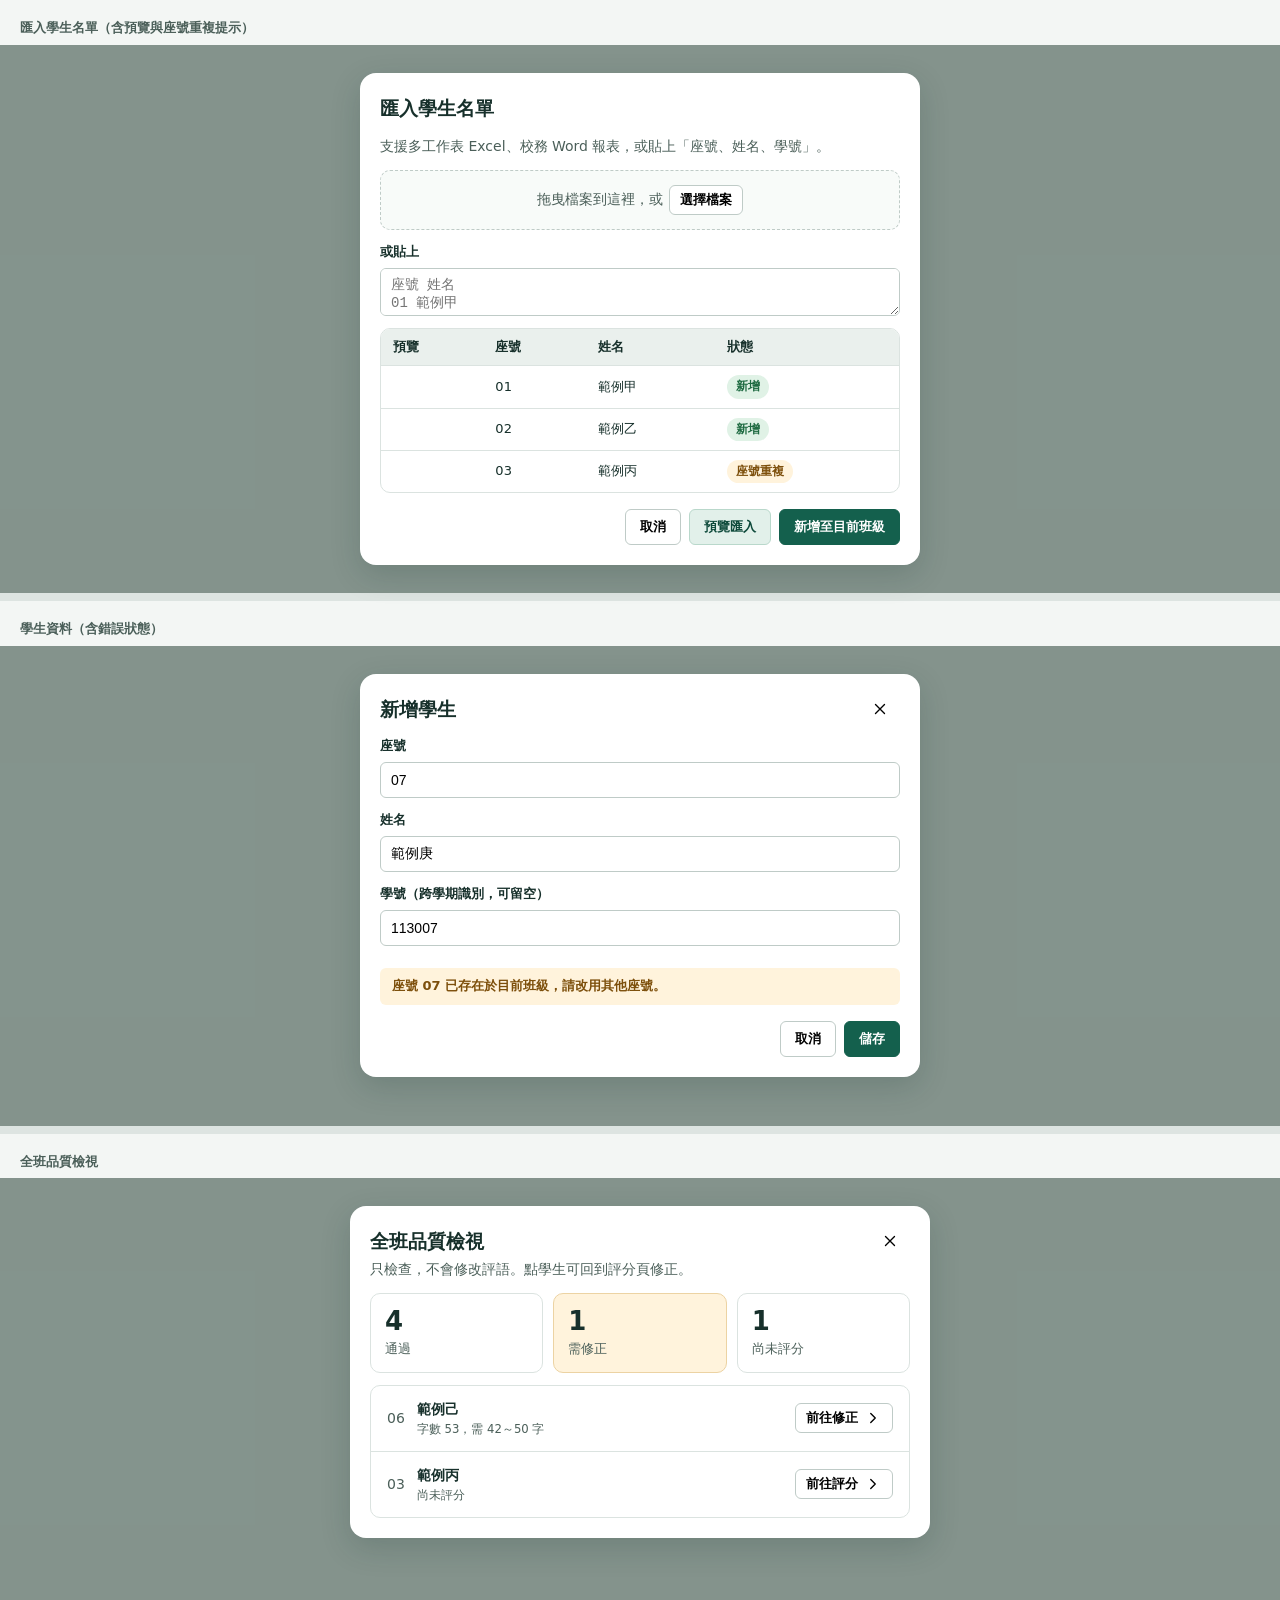
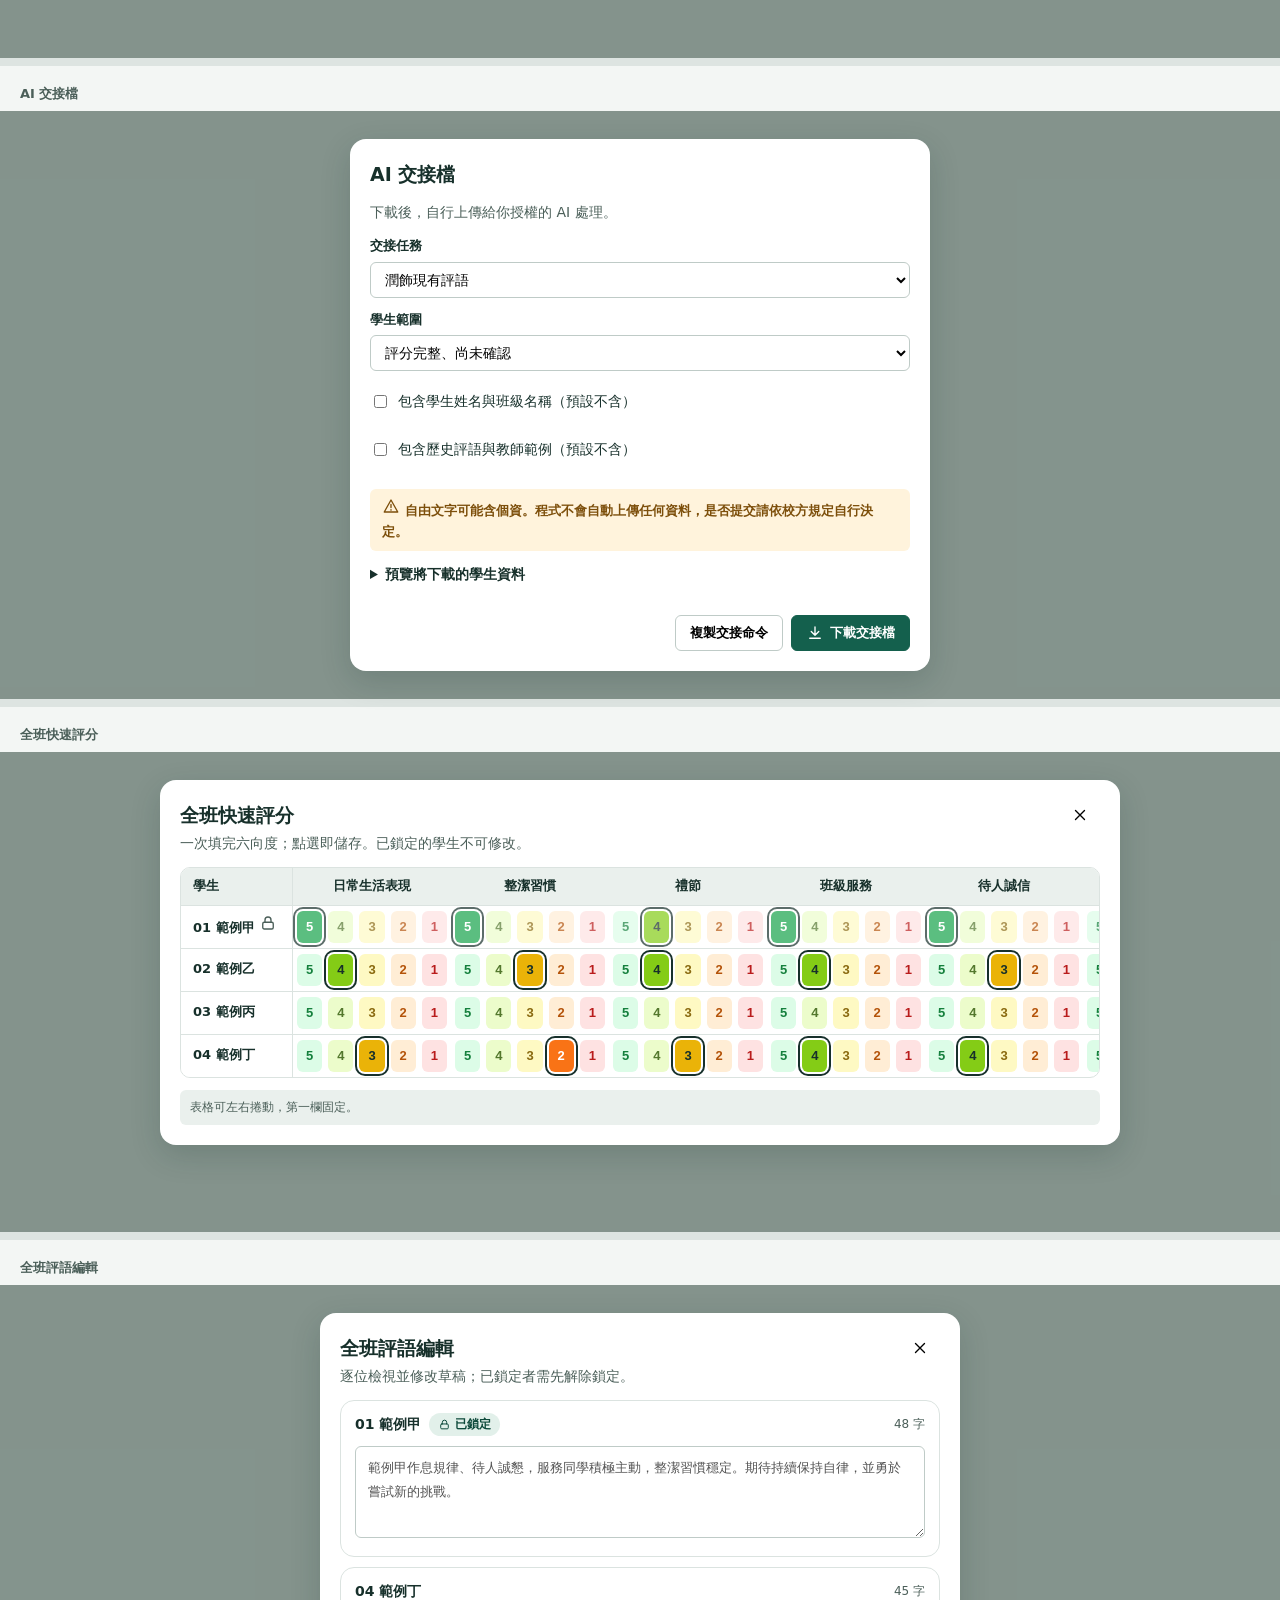
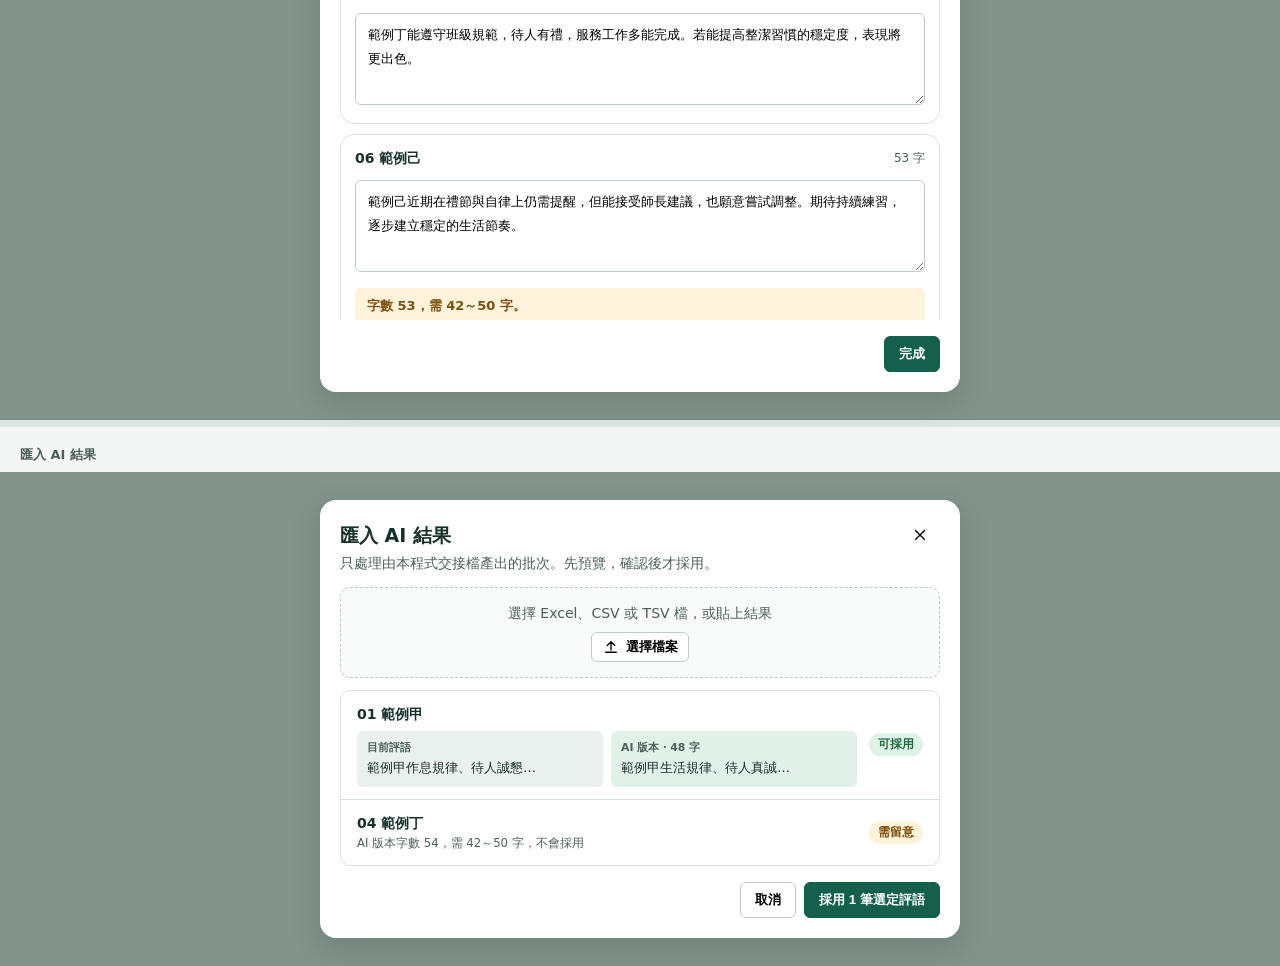
==== commit e0c5a02d: "style: UI 結構調整——歷史與設定頁依定案模擬頁重做、手機單列情境列與底部選單、學號移到修改基本資料 - L1 歷史與風格頁：①匯入②教師風格③歷史清單三步卡片（桌機①②並排）；風格摘要四格＋" ====
--- a/docs/design/mockups/dialogs.html
+++ b/docs/design/mockups/dialogs.html
@@ -192,7 +192,7 @@
 @container (max-width:639px){
   .top{height:52px}.tabs{display:none}.tabbar{display:grid}
   .top{gap:10px}.saved span{display:none}
-  .ctx{padding:10px 14px;gap:10px}.rail{display:none}.acts{width:100%}.acts .btn{flex:1}
+  .ctx{padding:8px 14px;gap:8px;flex-wrap:nowrap}.ctx .sel{flex:1 1 0;min-width:0}.rail{display:none}.acts{width:auto;flex:none;gap:6px}.acts .btn{flex:none;padding:0 10px}.opt{display:none}
   .split{grid-template-columns:1fr;min-height:0}
   .split[data-view=list] .detail,.split[data-view=detail] .roster{display:none}
   .row{padding:12px 14px;min-height:60px;grid-template-columns:30px minmax(0,1fr) auto}
@@ -211,7 +211,7 @@
   .page{padding:16px 14px}
   .tools .search{max-width:none}
   .btn{min-height:44px}.btn.sm{min-height:40px}.seg button{min-height:40px}.sel{min-height:44px}
-  .pop{left:0;right:0;width:auto;position:fixed;inset:auto 8px 64px 8px;top:auto}
+  .pop{position:fixed;left:0;right:0;bottom:0;top:auto;width:auto;max-height:80vh;border:0;border-radius:var(--r3) var(--r3) 0 0;padding:8px 8px 12px}.pop::before{content:"";display:block;width:36px;height:4px;border-radius:99px;background:var(--line2);margin:2px auto 8px}
 }
 .mx{border-collapse:separate;border-spacing:0;font-size:13px;min-width:640px;width:100%}
 .mx th{padding:8px 6px;font-weight:650;background:var(--sunken);text-align:center;position:sticky;top:0}
@@ -236,7 +236,7 @@
 <h2 class="mh ">匯入學生名單（含預覽與座號重複提示）</h2><div class="frame"><div class="scrim"><div class="modal"><h2>匯入學生名單</h2><p class="muted" style="margin:0">支援多工作表 Excel、校務 Word 報表，或貼上「座號、姓名、學號」。</p><div class="drop">拖曳檔案到這裡，或<button class="btn sm" style="margin-left:6px">選擇檔案</button></div><label class="field">或貼上<textarea rows="2" placeholder="座號 姓名&#10;01 範例甲"></textarea></label>
 <div class="list wrap"><table class="tbl"><tr><th>預覽</th><th>座號</th><th>姓名</th><th>狀態</th></tr><tr><td></td><td class="num">01</td><td>範例甲</td><td><span class="chip done">新增</span></td></tr><tr><td></td><td class="num">02</td><td>範例乙</td><td><span class="chip done">新增</span></td></tr><tr><td></td><td class="num">03</td><td>範例丙</td><td><span class="chip warn">座號重複</span></td></tr></table></div><div class="mf"><button class="btn">取消</button><button class="btn sub">預覽匯入</button><button class="btn pri">新增至目前班級</button></div></div></div></div>
 <h2 class="mh sect">學生資料（含錯誤狀態）</h2><div class="frame"><div class="scrim"><div class="modal" style="width:min(560px,100%)"><div style="display:flex;align-items:center"><h2>新增學生</h2><button class="btn ghost sm" style="margin-left:auto" aria-label="關閉"><svg class="ic" viewBox="0 0 24 24" fill="none" stroke="currentColor" stroke-width="1.8" stroke-linecap="round" stroke-linejoin="round" aria-hidden="true"><path d="M6 6l12 12M18 6L6 18"/></svg></button></div>
-<label class="field">座號<input inputmode="numeric" value="07"></label><label class="field">姓名<input value="範例庚" maxlength="60"></label><label class="field">學號（可留空）<input value="113007"></label>
+<label class="field">座號<input inputmode="numeric" value="07"></label><label class="field">姓名<input value="範例庚" maxlength="60"></label><label class="field">學號（跨學期識別，可留空）<input value="113007"></label>
 <div class="issue" role="alert">座號 07 已存在於目前班級，請改用其他座號。</div><div class="mf"><button class="btn">取消</button><button class="btn pri">儲存</button></div></div></div></div>
 <h2 class="mh sect">全班品質檢視</h2><div class="frame"><div class="scrim"><div class="modal" style="width:min(580px,100%)"><div style="display:flex;gap:10px;align-items:start"><div><h2>全班品質檢視</h2><p class="muted" style="margin:2px 0 0">只檢查，不會修改評語。點學生可回到評分頁修正。</p></div><button class="btn ghost sm" style="margin-left:auto" aria-label="關閉"><svg class="ic" viewBox="0 0 24 24" fill="none" stroke="currentColor" stroke-width="1.8" stroke-linecap="round" stroke-linejoin="round" aria-hidden="true"><path d="M6 6l12 12M18 6L6 18"/></svg></button></div><div class="tiles"><div class="tile"><b>4</b><span>通過</span></div><div class="tile bad"><b>1</b><span>需修正</span></div><div class="tile"><b>1</b><span>尚未評分</span></div></div><div class="list"><div class="li"><span class="num muted">06</span><div class="g"><b>範例己</b><small>字數 53，需 42～50 字</small></div><button class="btn sm">前往修正<svg class="ic" viewBox="0 0 24 24" fill="none" stroke="currentColor" stroke-width="1.8" stroke-linecap="round" stroke-linejoin="round" aria-hidden="true"><path d="M9 6l6 6-6 6"/></svg></button></div><div class="li"><span class="num muted">03</span><div class="g"><b>範例丙</b><small>尚未評分</small></div><button class="btn sm">前往評分<svg class="ic" viewBox="0 0 24 24" fill="none" stroke="currentColor" stroke-width="1.8" stroke-linecap="round" stroke-linejoin="round" aria-hidden="true"><path d="M9 6l6 6-6 6"/></svg></button></div></div></div></div></div>
 <h2 class="mh sect">AI 交接檔</h2><div class="frame"><div class="scrim"><div class="modal " style="width:min(580px,100%)"><h2>AI 交接檔</h2><p class="muted" style="margin:0">下載後，自行上傳給你授權的 AI 處理。</p><label class="field">交接任務<select><option>潤飾現有評語</option><option>從零生成</option><option>品質評核</option></select></label><label class="field">學生範圍<select><option>評分完整、尚未確認</option><option>指定學生</option><option>全班（含已確認）</option></select></label><label style="display:flex;gap:8px;align-items:center;min-height:36px"><input type="checkbox"> 包含學生姓名與班級名稱（預設不含）</label><label style="display:flex;gap:8px;align-items:center;min-height:36px"><input type="checkbox"> 包含歷史評語與教師範例（預設不含）</label><div class="issue"><svg class="ic" viewBox="0 0 24 24" fill="none" stroke="currentColor" stroke-width="1.8" stroke-linecap="round" stroke-linejoin="round" aria-hidden="true"><path d="M12 4l9 16H3z"/><path d="M12 10v4M12 17v.5"/></svg> 自由文字可能含個資。程式不會自動上傳任何資料，是否提交請依校方規定自行決定。</div><details><summary style="cursor:pointer;font-weight:650;min-height:36px">預覽將下載的學生資料</summary><p class="muted">已移除姓名與數字，僅含六向度與觀察摘要。</p></details><div class="mf"><button class="btn">複製交接命令</button><button class="btn pri"><svg class="ic" viewBox="0 0 24 24" fill="none" stroke="currentColor" stroke-width="1.8" stroke-linecap="round" stroke-linejoin="round" aria-hidden="true"><path d="M12 4v11m-5-5 5 5 5-5M5 19h14"/></svg>下載交接檔</button></div></div></div></div>
